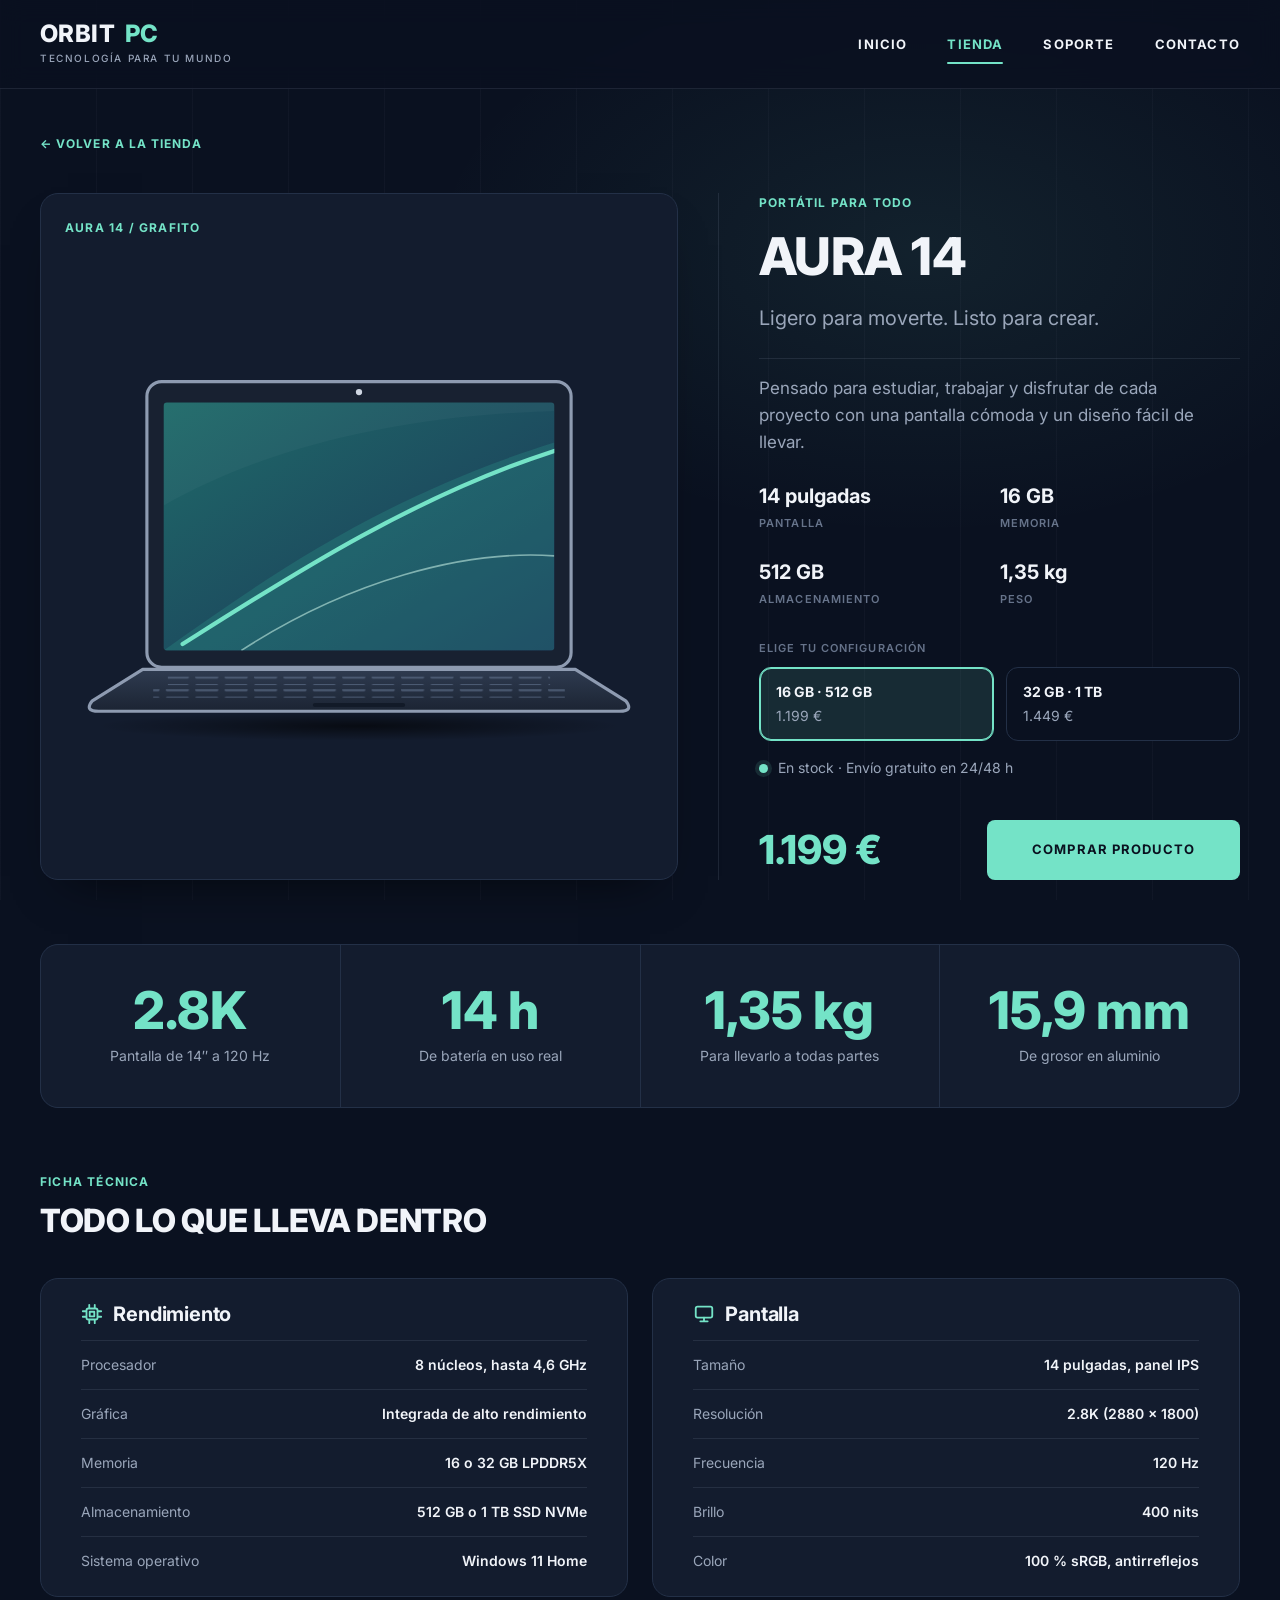
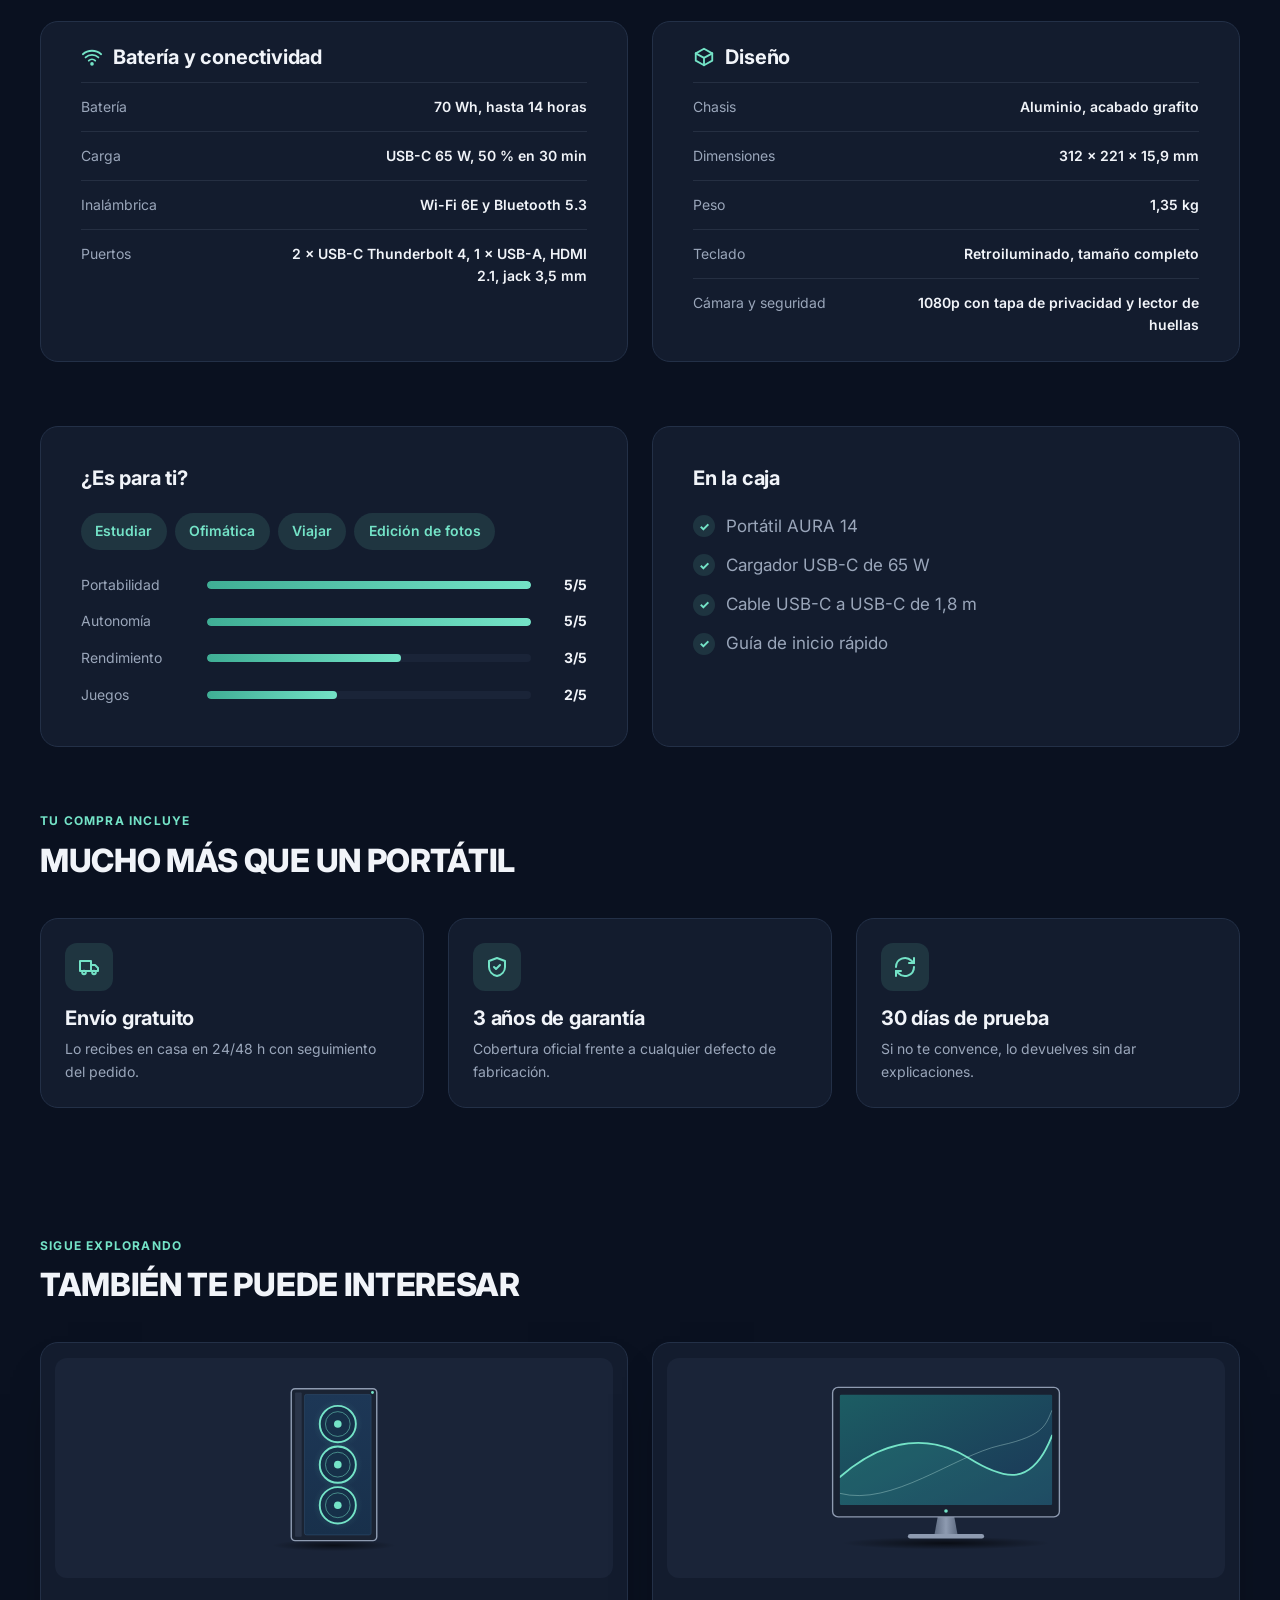
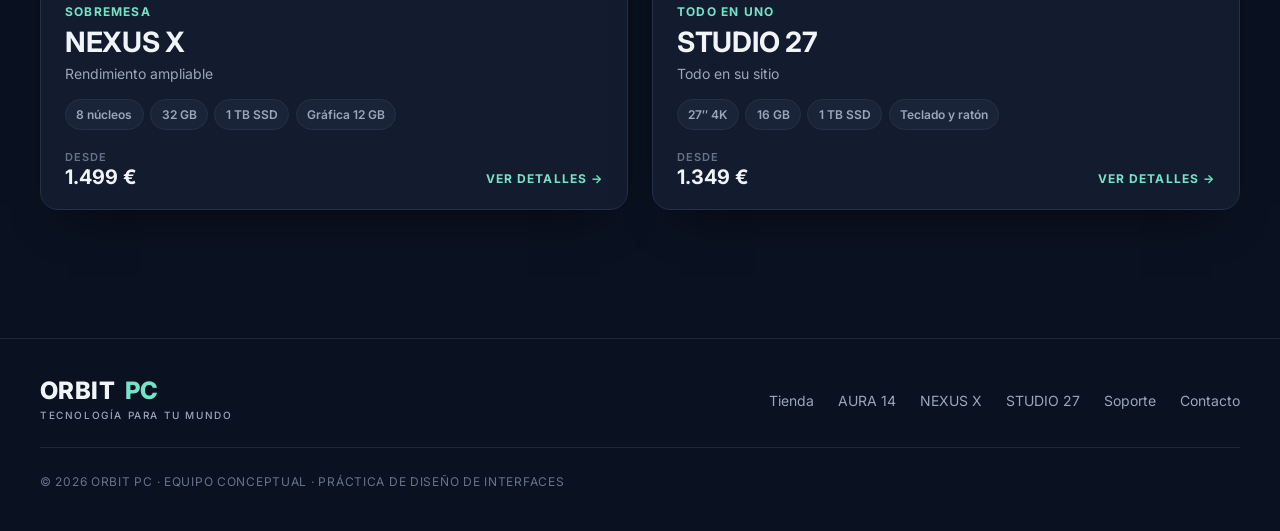
==== aura-14.html @ ed694b49 "Práctica 3: web ORBIT PC con HTML y CSS" ====
<!DOCTYPE html>
<html lang="es">
<head>
  <meta charset="UTF-8">
  <meta name="viewport" content="width=device-width, initial-scale=1.0">
  <title>AURA 14 · Portátil · ORBIT PC</title>
  <meta name="description" content="AURA 14: portátil de 14 pulgadas 2.8K a 120 Hz, hasta 14 horas de batería y 1,35 kg. Ligero para moverte, listo para crear.">
  <link rel="icon" href="img/favicon.svg" type="image/svg+xml">
  <link rel="preconnect" href="https://fonts.googleapis.com">
  <link rel="preconnect" href="https://fonts.gstatic.com" crossorigin>
  <link href="https://fonts.googleapis.com/css2?family=Inter:wght@400;500;600;700;800&display=swap" rel="stylesheet">
  <link rel="stylesheet" href="css/styles.css">
</head>
<body>
  <a class="skip-link" href="#contenido">Saltar al contenido</a>

  <header class="site-header">
    <div class="container site-header__inner">
      <a class="logo" href="index.html" aria-label="ORBIT PC, ir al inicio">
        <span class="logo__name">ORBIT<span class="logo__accent">PC</span></span>
        <span class="logo__tagline">Tecnología para tu mundo</span>
      </a>
      <nav class="main-nav" aria-label="Navegación principal">
        <ul class="main-nav__list">
          <li><a class="main-nav__link" href="index.html">Inicio</a></li>
          <li><a class="main-nav__link" href="tienda.html" aria-current="page">Tienda</a></li>
          <li><a class="main-nav__link" href="soporte.html">Soporte</a></li>
          <li><a class="main-nav__link" href="contacto.html">Contacto</a></li>
        </ul>
      </nav>
    </div>
  </header>

  <main id="contenido">
    <article class="container product">
      <a class="link-arrow back-link" href="tienda.html">← Volver a la tienda</a>

      <div class="product__layout">
        <figure class="product__media">
          <figcaption class="eyebrow">AURA 14 / Grafito</figcaption>
          <img src="img/aura-14.svg" width="560" height="360" alt="Portátil AURA 14 abierto, acabado grafito">
        </figure>

        <div class="product__info">
          <p class="eyebrow">Portátil para todo</p>
          <h1 class="product__title">AURA 14</h1>
          <p class="product__subtitle">Ligero para moverte. Listo para crear.</p>
          <p class="product__desc">Pensado para estudiar, trabajar y disfrutar de cada proyecto con una pantalla cómoda y un diseño fácil de llevar.</p>

          <dl class="specs">
            <div class="specs__item">
              <dt class="specs__label">Pantalla</dt>
              <dd class="specs__value">14 pulgadas</dd>
            </div>
            <div class="specs__item">
              <dt class="specs__label">Memoria</dt>
              <dd class="specs__value"><span class="config-base">16 GB</span><span class="config-plus">32 GB</span></dd>
            </div>
            <div class="specs__item">
              <dt class="specs__label">Almacenamiento</dt>
              <dd class="specs__value"><span class="config-base">512 GB</span><span class="config-plus">1 TB</span></dd>
            </div>
            <div class="specs__item">
              <dt class="specs__label">Peso</dt>
              <dd class="specs__value">1,35 kg</dd>
            </div>
          </dl>

          <fieldset class="config">
            <legend class="config__legend">Elige tu configuración</legend>
            <div class="config__options">
              <label class="config-option">
                <input class="config-option__input" type="radio" name="config" value="base" checked>
                <span class="config-option__box">
                  <span class="config-option__name">16 GB · 512 GB</span>
                  <span class="config-option__price">1.199 €</span>
                </span>
              </label>
              <label class="config-option">
                <input class="config-option__input" type="radio" name="config" value="plus">
                <span class="config-option__box">
                  <span class="config-option__name">32 GB · 1 TB</span>
                  <span class="config-option__price">1.449 €</span>
                </span>
              </label>
            </div>
          </fieldset>

          <p class="stock"><span class="stock__dot" aria-hidden="true"></span>En stock · Envío gratuito en 24/48 h</p>

          <div class="product__buy">
            <p class="product__price"><span class="sr-only">Precio: </span><span class="config-base">1.199 €</span><span class="config-plus">1.449 €</span></p>
            <a class="btn btn--primary btn--lg" href="contacto.html#formulario">Comprar producto</a>
          </div>
        </div>
      </div>
    </article>

    <!-- Datos clave -->
    <section class="container" aria-label="Datos clave del AURA 14">
      <ul class="highlights">
        <li class="highlight">
          <span class="highlight__value">2.8K</span>
          <span class="highlight__label">Pantalla de 14″ a 120 Hz</span>
        </li>
        <li class="highlight">
          <span class="highlight__value">14 h</span>
          <span class="highlight__label">De batería en uso real</span>
        </li>
        <li class="highlight">
          <span class="highlight__value">1,35 kg</span>
          <span class="highlight__label">Para llevarlo a todas partes</span>
        </li>
        <li class="highlight">
          <span class="highlight__value">15,9 mm</span>
          <span class="highlight__label">De grosor en aluminio</span>
        </li>
      </ul>
    </section>

    <!-- Ficha técnica -->
    <section class="section" aria-labelledby="ficha-title">
      <div class="container">
        <header class="section__head">
          <p class="eyebrow">Ficha técnica</p>
          <h2 class="section__title" id="ficha-title">Todo lo que lleva dentro</h2>
        </header>

        <div class="tech-specs">
          <div class="tech-group">
            <h3 class="tech-group__title">
              <svg viewBox="0 0 24 24" fill="none" stroke="currentColor" stroke-width="2" stroke-linecap="round" stroke-linejoin="round" aria-hidden="true"><rect x="6" y="6" width="12" height="12" rx="2"/><rect x="9.5" y="9.5" width="5" height="5"/><path d="M9 2v3M15 2v3M9 19v3M15 19v3M2 9h3M2 15h3M19 9h3M19 15h3"/></svg>
              Rendimiento
            </h3>
            <dl class="tech-list">
              <div class="tech-list__row"><dt>Procesador</dt><dd>8 núcleos, hasta 4,6 GHz</dd></div>
              <div class="tech-list__row"><dt>Gráfica</dt><dd>Integrada de alto rendimiento</dd></div>
              <div class="tech-list__row"><dt>Memoria</dt><dd>16 o 32 GB LPDDR5X</dd></div>
              <div class="tech-list__row"><dt>Almacenamiento</dt><dd>512 GB o 1 TB SSD NVMe</dd></div>
              <div class="tech-list__row"><dt>Sistema operativo</dt><dd>Windows 11 Home</dd></div>
            </dl>
          </div>

          <div class="tech-group">
            <h3 class="tech-group__title">
              <svg viewBox="0 0 24 24" fill="none" stroke="currentColor" stroke-width="2" stroke-linecap="round" stroke-linejoin="round" aria-hidden="true"><rect x="3" y="4" width="18" height="12" rx="2"/><path d="M12 16v4M8 20h8"/></svg>
              Pantalla
            </h3>
            <dl class="tech-list">
              <div class="tech-list__row"><dt>Tamaño</dt><dd>14 pulgadas, panel IPS</dd></div>
              <div class="tech-list__row"><dt>Resolución</dt><dd>2.8K (2880 × 1800)</dd></div>
              <div class="tech-list__row"><dt>Frecuencia</dt><dd>120 Hz</dd></div>
              <div class="tech-list__row"><dt>Brillo</dt><dd>400 nits</dd></div>
              <div class="tech-list__row"><dt>Color</dt><dd>100 % sRGB, antirreflejos</dd></div>
            </dl>
          </div>

          <div class="tech-group">
            <h3 class="tech-group__title">
              <svg viewBox="0 0 24 24" fill="none" stroke="currentColor" stroke-width="2" stroke-linecap="round" stroke-linejoin="round" aria-hidden="true"><path d="M2 9a15 15 0 0 1 20 0"/><path d="M5 12.5a10 10 0 0 1 14 0"/><path d="M8.5 16a5 5 0 0 1 7 0"/><circle cx="12" cy="19.5" r="1"/></svg>
              Batería y conectividad
            </h3>
            <dl class="tech-list">
              <div class="tech-list__row"><dt>Batería</dt><dd>70 Wh, hasta 14 horas</dd></div>
              <div class="tech-list__row"><dt>Carga</dt><dd>USB-C 65 W, 50 % en 30 min</dd></div>
              <div class="tech-list__row"><dt>Inalámbrica</dt><dd>Wi-Fi 6E y Bluetooth 5.3</dd></div>
              <div class="tech-list__row"><dt>Puertos</dt><dd>2 × USB-C Thunderbolt 4, 1 × USB-A, HDMI 2.1, jack 3,5 mm</dd></div>
            </dl>
          </div>

          <div class="tech-group">
            <h3 class="tech-group__title">
              <svg viewBox="0 0 24 24" fill="none" stroke="currentColor" stroke-width="2" stroke-linecap="round" stroke-linejoin="round" aria-hidden="true"><path d="M21 8 12 3 3 8v8l9 5 9-5V8Z"/><path d="m3 8 9 5 9-5M12 13v8"/></svg>
              Diseño
            </h3>
            <dl class="tech-list">
              <div class="tech-list__row"><dt>Chasis</dt><dd>Aluminio, acabado grafito</dd></div>
              <div class="tech-list__row"><dt>Dimensiones</dt><dd>312 × 221 × 15,9 mm</dd></div>
              <div class="tech-list__row"><dt>Peso</dt><dd>1,35 kg</dd></div>
              <div class="tech-list__row"><dt>Teclado</dt><dd>Retroiluminado, tamaño completo</dd></div>
              <div class="tech-list__row"><dt>Cámara y seguridad</dt><dd>1080p con tapa de privacidad y lector de huellas</dd></div>
            </dl>
          </div>
        </div>
      </div>
    </section>

    <!-- Perfil de uso y contenido de la caja -->
    <section class="container info-pair" aria-label="Perfil de uso y contenido de la caja">
      <div class="info-card">
        <h2 class="info-card__title">¿Es para ti?</h2>
        <ul class="tag-list">
          <li class="tag">Estudiar</li>
          <li class="tag">Ofimática</li>
          <li class="tag">Viajar</li>
          <li class="tag">Edición de fotos</li>
        </ul>
        <ul class="rating-list">
          <li class="rating"><span class="rating__label">Portabilidad</span><span class="rating__bar" aria-hidden="true"><span style="--value: 100%"></span></span><span class="rating__value">5/5</span></li>
          <li class="rating"><span class="rating__label">Autonomía</span><span class="rating__bar" aria-hidden="true"><span style="--value: 100%"></span></span><span class="rating__value">5/5</span></li>
          <li class="rating"><span class="rating__label">Rendimiento</span><span class="rating__bar" aria-hidden="true"><span style="--value: 60%"></span></span><span class="rating__value">3/5</span></li>
          <li class="rating"><span class="rating__label">Juegos</span><span class="rating__bar" aria-hidden="true"><span style="--value: 40%"></span></span><span class="rating__value">2/5</span></li>
        </ul>
      </div>
      <div class="info-card">
        <h2 class="info-card__title">En la caja</h2>
        <ul class="check-list">
          <li>Portátil AURA 14</li>
          <li>Cargador USB-C de 65 W</li>
          <li>Cable USB-C a USB-C de 1,8 m</li>
          <li>Guía de inicio rápido</li>
        </ul>
      </div>
    </section>

    <!-- Información adicional -->
    <section class="section" aria-labelledby="incluye-title">
      <div class="container">
        <header class="section__head">
          <p class="eyebrow">Tu compra incluye</p>
          <h2 class="section__title" id="incluye-title">Mucho más que un portátil</h2>
        </header>
        <ul class="feature-list">
          <li class="feature">
            <span class="feature__icon">
              <svg viewBox="0 0 24 24" fill="none" stroke="currentColor" stroke-width="2" stroke-linecap="round" stroke-linejoin="round" aria-hidden="true"><path d="M3 6h11v10H3zM14 10h4l3 3v3h-7"/><circle cx="7" cy="17.5" r="1.8"/><circle cx="17" cy="17.5" r="1.8"/></svg>
            </span>
            <h3 class="feature__title">Envío gratuito</h3>
            <p class="feature__text">Lo recibes en casa en 24/48 h con seguimiento del pedido.</p>
          </li>
          <li class="feature">
            <span class="feature__icon">
              <svg viewBox="0 0 24 24" fill="none" stroke="currentColor" stroke-width="2" stroke-linecap="round" stroke-linejoin="round" aria-hidden="true"><path d="M12 3 4 6v6c0 4.5 3.4 8 8 9 4.6-1 8-4.5 8-9V6l-8-3Z"/><path d="m9 12 2 2 4-4"/></svg>
            </span>
            <h3 class="feature__title">3 años de garantía</h3>
            <p class="feature__text">Cobertura oficial frente a cualquier defecto de fabricación.</p>
          </li>
          <li class="feature">
            <span class="feature__icon">
              <svg viewBox="0 0 24 24" fill="none" stroke="currentColor" stroke-width="2" stroke-linecap="round" stroke-linejoin="round" aria-hidden="true"><path d="M3 12a9 9 0 0 1 15.5-6.2L21 8"/><path d="M21 3v5h-5"/><path d="M21 12a9 9 0 0 1-15.5 6.2L3 16"/><path d="M3 21v-5h5"/></svg>
            </span>
            <h3 class="feature__title">30 días de prueba</h3>
            <p class="feature__text">Si no te convence, lo devuelves sin dar explicaciones.</p>
          </li>
        </ul>
      </div>
    </section>

    <!-- Otros equipos -->
    <section class="section" aria-labelledby="otros-title">
      <div class="container">
        <header class="section__head">
          <p class="eyebrow">Sigue explorando</p>
          <h2 class="section__title" id="otros-title">También te puede interesar</h2>
        </header>
        <div class="product-grid">
          <article class="product-card">
            <div class="product-card__media">
              <img src="img/nexus-x.svg" width="320" height="360" alt="" loading="lazy">
            </div>
            <div class="product-card__body">
              <p class="eyebrow">Sobremesa</p>
              <h3 class="product-card__title"><a class="product-card__link" href="nexus-x.html">NEXUS X</a></h3>
              <p class="product-card__text">Rendimiento ampliable</p>
              <ul class="product-card__specs">
                <li class="chip">8 núcleos</li>
                <li class="chip">32 GB</li>
                <li class="chip">1 TB SSD</li>
                <li class="chip">Gráfica 12 GB</li>
              </ul>
              <div class="product-card__footer">
                <p class="product-card__price"><span class="product-card__from">Desde</span>1.499 €</p>
                <span class="link-arrow" aria-hidden="true">Ver detalles →</span>
              </div>
            </div>
          </article>
          <article class="product-card">
            <div class="product-card__media">
              <img src="img/studio-27.svg" width="560" height="380" alt="" loading="lazy">
            </div>
            <div class="product-card__body">
              <p class="eyebrow">Todo en uno</p>
              <h3 class="product-card__title"><a class="product-card__link" href="studio-27.html">STUDIO 27</a></h3>
              <p class="product-card__text">Todo en su sitio</p>
              <ul class="product-card__specs">
                <li class="chip">27″ 4K</li>
                <li class="chip">16 GB</li>
                <li class="chip">1 TB SSD</li>
                <li class="chip">Teclado y ratón</li>
              </ul>
              <div class="product-card__footer">
                <p class="product-card__price"><span class="product-card__from">Desde</span>1.349 €</p>
                <span class="link-arrow" aria-hidden="true">Ver detalles →</span>
              </div>
            </div>
          </article>
        </div>
      </div>
    </section>
  </main>

  <footer class="site-footer">
    <div class="container site-footer__inner">
      <a class="logo" href="index.html" aria-label="ORBIT PC, ir al inicio">
        <span class="logo__name">ORBIT<span class="logo__accent">PC</span></span>
        <span class="logo__tagline">Tecnología para tu mundo</span>
      </a>
      <nav aria-label="Enlaces del pie de página">
        <ul class="site-footer__links">
          <li><a href="tienda.html">Tienda</a></li>
          <li><a href="aura-14.html">AURA 14</a></li>
          <li><a href="nexus-x.html">NEXUS X</a></li>
          <li><a href="studio-27.html">STUDIO 27</a></li>
          <li><a href="soporte.html">Soporte</a></li>
          <li><a href="contacto.html">Contacto</a></li>
        </ul>
      </nav>
      <p class="site-footer__copy">© 2026 ORBIT PC · Equipo conceptual · Práctica de Diseño de Interfaces</p>
    </div>
  </footer>
</body>
</html>
---- css/styles.css ----
/* ==========================================================================
   ORBIT PC — Hoja de estilos principal
   --------------------------------------------------------------------------
   1. Variables (tokens de diseño)
   2. Reset y estilos base
   3. Utilidades y layout
   4. Componentes
      4.1 Cabecera y navegación
      4.2 Botones, etiquetas y enlaces
      4.3 Secciones y cabeceras de página
      4.4 Tarjeta de producto
      4.5 Tarjeta de ventaja / soporte
      4.6 Banda de llamada a la acción
      4.7 Chips y etiquetas
      4.8 Datos clave
      4.9 Tarjeta de información (perfil de uso, contenido de la caja)
   5. Páginas
      5.1 Inicio (hero)
      5.2 Tienda (comparador)
      5.3 Detalle de producto (configuración y ficha técnica)
      5.4 Soporte (preguntas frecuentes)
      5.5 Contacto (formulario)
   6. Pie de página
   7. Responsive
   ========================================================================== */


/* ==========================================================================
   1. Variables
   ========================================================================== */

:root {
  /* Colores: misma paleta del prototipo de Figma */
  --color-bg: #0a1120;
  --color-surface: #131c2e;
  --color-surface-2: #1a2438;
  --color-border: #233047;
  --color-border-soft: rgba(148, 160, 180, 0.14);
  --color-accent: #74e3c7;
  --color-accent-hover: #9aeed8;
  --color-accent-soft: rgba(116, 227, 199, 0.12);
  --color-text: #f1f4f9;
  --color-text-muted: #9aa6ba;
  --color-text-subtle: #66738a;
  --color-on-accent: #0a1120;
  --color-error: #ff8a94;

  /* Tipografía */
  --font-base: "Inter", system-ui, -apple-system, "Segoe UI", Roboto, sans-serif;
  --fs-xs: 0.75rem;
  --fs-sm: 0.875rem;
  --fs-base: 1.0625rem;
  --fs-lg: 1.25rem;
  --fs-xl: clamp(1.5rem, 1.2rem + 1.2vw, 2rem);
  --fs-2xl: clamp(2rem, 1.3rem + 3vw, 3.25rem);
  --fs-hero: clamp(2.5rem, 1.2rem + 4.4vw, 5.25rem);

  /* Espaciado */
  --space-xs: 0.5rem;
  --space-sm: 1rem;
  --space-md: 1.5rem;
  --space-lg: 2.5rem;
  --space-xl: 4rem;
  --space-2xl: 6rem;

  /* Formas y efectos */
  --radius-sm: 8px;
  --radius-md: 12px;
  --radius-lg: 18px;
  --radius-pill: 999px;
  --shadow-card: 0 24px 48px -28px rgba(0, 0, 0, 0.7);
  --glow-accent: 0 0 0 1px var(--color-accent), 0 18px 48px -18px rgba(116, 227, 199, 0.45);
  --transition: 180ms ease;

  /* Layout */
  --container: 1200px;
  --header-height: 88px;
}


/* ==========================================================================
   2. Reset y estilos base
   ========================================================================== */

*,
*::before,
*::after {
  box-sizing: border-box;
}

* {
  margin: 0;
}

html {
  scroll-behavior: smooth;
  -webkit-text-size-adjust: 100%;
}

body {
  display: flex;
  flex-direction: column;
  min-height: 100vh;
  font-family: var(--font-base);
  font-size: var(--fs-base);
  line-height: 1.6;
  color: var(--color-text);
  background-color: var(--color-bg);
  /* Rejilla vertical sutil y halo verde, como en el prototipo */
  background-image:
    radial-gradient(ellipse 55% 45% at 72% 28%, rgba(116, 227, 199, 0.08), transparent 70%),
    linear-gradient(90deg, rgba(148, 160, 180, 0.045) 1px, transparent 1px);
  background-size: 100% 100%, 96px 100%;
  background-attachment: fixed;
  -webkit-font-smoothing: antialiased;
}

main {
  flex: 1;
}

img,
svg {
  display: block;
  max-width: 100%;
  height: auto;
}

a {
  color: inherit;
}

h1,
h2,
h3 {
  line-height: 1.1;
  font-weight: 800;
  letter-spacing: -0.01em;
}

ul[class],
ol[class] {
  padding: 0;
  list-style: none;
}

input,
select,
textarea,
button {
  font: inherit;
  color: inherit;
}

:focus-visible {
  outline: 2px solid var(--color-accent);
  outline-offset: 3px;
  border-radius: 4px;
}

::selection {
  background: var(--color-accent);
  color: var(--color-on-accent);
}


/* ==========================================================================
   3. Utilidades y layout
   ========================================================================== */

.container {
  width: min(100% - 2.5rem, var(--container));
  margin-inline: auto;
}

.sr-only {
  position: absolute;
  width: 1px;
  height: 1px;
  padding: 0;
  margin: -1px;
  overflow: hidden;
  clip: rect(0, 0, 0, 0);
  white-space: nowrap;
  border: 0;
}

.skip-link {
  position: absolute;
  top: -100px;
  left: 1rem;
  z-index: 100;
  padding: 0.75rem 1rem;
  border-radius: var(--radius-sm);
  background: var(--color-accent);
  color: var(--color-on-accent);
  font-weight: 700;
  text-decoration: none;
}

.skip-link:focus {
  top: 1rem;
}

.text-accent {
  color: var(--color-accent);
}


/* ==========================================================================
   4. Componentes
   ========================================================================== */

/* 4.1 Cabecera y navegación ------------------------------------------------ */

.site-header {
  position: sticky;
  top: 0;
  z-index: 50;
  background: rgba(10, 17, 32, 0.82);
  backdrop-filter: blur(12px);
  -webkit-backdrop-filter: blur(12px);
  border-bottom: 1px solid var(--color-border-soft);
}

.site-header__inner {
  display: flex;
  align-items: center;
  justify-content: space-between;
  gap: var(--space-md);
  min-height: var(--header-height);
}

.logo {
  display: flex;
  flex-direction: column;
  gap: 0.2rem;
  text-decoration: none;
}

.logo__name {
  font-size: 1.5rem;
  font-weight: 800;
  line-height: 1;
  letter-spacing: 0.02em;
}

.logo__accent {
  margin-left: 0.4em;
  color: var(--color-accent);
}

.logo__tagline {
  font-size: 0.625rem;
  font-weight: 500;
  letter-spacing: 0.16em;
  text-transform: uppercase;
  color: var(--color-text-muted);
}

.main-nav__list {
  display: flex;
  align-items: center;
  gap: var(--space-lg);
}

.main-nav__link {
  position: relative;
  display: block;
  padding: 0.6rem 0;
  font-size: 0.8125rem;
  font-weight: 700;
  letter-spacing: 0.09em;
  text-transform: uppercase;
  text-decoration: none;
  transition: color var(--transition);
}

.main-nav__link::after {
  content: "";
  position: absolute;
  left: 0;
  right: 0;
  bottom: 0;
  height: 2px;
  border-radius: 2px;
  background: var(--color-accent);
  transform: scaleX(0);
  transition: transform var(--transition);
}

.main-nav__link:hover,
.main-nav__link[aria-current="page"] {
  color: var(--color-accent);
}

.main-nav__link:hover::after,
.main-nav__link[aria-current="page"]::after {
  transform: scaleX(1);
}


/* 4.2 Botones, etiquetas y enlaces ---------------------------------------- */

.btn {
  display: inline-flex;
  align-items: center;
  justify-content: center;
  gap: 0.6rem;
  min-height: 52px;
  padding: 0 2rem;
  border: 1px solid transparent;
  border-radius: var(--radius-sm);
  font-size: 0.8125rem;
  font-weight: 700;
  letter-spacing: 0.08em;
  text-transform: uppercase;
  text-decoration: none;
  cursor: pointer;
  transition: background-color var(--transition), border-color var(--transition),
    color var(--transition), transform var(--transition), box-shadow var(--transition);
}

.btn--primary {
  background: var(--color-accent);
  color: var(--color-on-accent);
}

.btn--primary:hover {
  background: var(--color-accent-hover);
  transform: translateY(-2px);
  box-shadow: 0 14px 30px -14px rgba(116, 227, 199, 0.7);
}

.btn--ghost {
  background: transparent;
  border-color: var(--color-border);
  color: var(--color-text);
}

.btn--ghost:hover {
  border-color: var(--color-accent);
  color: var(--color-accent);
}

.btn--lg {
  min-height: 60px;
  padding: 0 2.75rem;
}

.badge {
  display: inline-flex;
  align-items: center;
  padding: 0.5rem 0.95rem;
  border: 1px solid var(--color-border);
  border-radius: var(--radius-pill);
  background: var(--color-surface-2);
  font-size: 0.6875rem;
  font-weight: 700;
  letter-spacing: 0.09em;
  text-transform: uppercase;
  color: var(--color-accent);
}

.eyebrow {
  font-size: var(--fs-xs);
  font-weight: 700;
  letter-spacing: 0.1em;
  text-transform: uppercase;
  color: var(--color-accent);
}

.link-arrow {
  display: inline-flex;
  align-items: center;
  gap: 0.4rem;
  font-size: var(--fs-xs);
  font-weight: 700;
  letter-spacing: 0.09em;
  text-transform: uppercase;
  text-decoration: none;
  color: var(--color-accent);
  transition: gap var(--transition);
}

.link-arrow:hover {
  gap: 0.7rem;
}


/* 4.3 Secciones y cabeceras de página ------------------------------------- */

.section {
  padding-block: var(--space-xl);
}

.section__head {
  display: flex;
  flex-direction: column;
  gap: 0.75rem;
  max-width: 640px;
  margin-bottom: var(--space-lg);
}

.section__title {
  font-size: var(--fs-xl);
  text-transform: uppercase;
}

.section__lead {
  color: var(--color-text-muted);
}

.page-intro {
  display: flex;
  flex-direction: column;
  gap: 0.9rem;
  padding-block: var(--space-xl) var(--space-lg);
}

.page-intro__title {
  font-size: var(--fs-2xl);
  text-transform: uppercase;
}

.page-intro__lead {
  max-width: 620px;
  color: var(--color-text-muted);
}


/* 4.4 Tarjeta de producto ------------------------------------------------- */

.product-grid {
  display: flex;
  flex-wrap: wrap;
  gap: var(--space-md);
}

.product-card {
  position: relative;
  display: flex;
  flex-direction: column;
  flex: 1 1 300px;
  padding: 0.9rem;
  border: 1px solid var(--color-border);
  border-radius: var(--radius-lg);
  background: var(--color-surface);
  box-shadow: var(--shadow-card);
  transition: border-color var(--transition), box-shadow var(--transition), transform var(--transition);
}

.product-card:hover,
.product-card:focus-within {
  border-color: var(--color-accent);
  box-shadow: var(--glow-accent);
  transform: translateY(-4px);
}

.product-card__media {
  display: flex;
  align-items: center;
  justify-content: center;
  height: 220px;
  padding: var(--space-md);
  border-radius: var(--radius-md);
  background: var(--color-surface-2);
}

.product-card__media img {
  max-height: 100%;
  width: auto;
}

.product-card__body {
  display: flex;
  flex-direction: column;
  flex: 1;
  gap: 0.35rem;
  padding: var(--space-md) 0.6rem 0.4rem;
}

.product-card__title {
  font-size: 1.75rem;
  font-weight: 700;
}

/* Enlace estirado: toda la tarjeta es clicable sin anidar enlaces */
.product-card__link {
  text-decoration: none;
}

.product-card__link::after {
  content: "";
  position: absolute;
  inset: 0;
  border-radius: inherit;
}

.product-card__text {
  color: var(--color-text-muted);
  font-size: var(--fs-sm);
}

.product-card__footer {
  display: flex;
  align-items: flex-end;
  justify-content: space-between;
  margin-top: auto;
  padding-top: var(--space-sm);
}

.product-card__specs {
  display: flex;
  flex-wrap: wrap;
  gap: 0.4rem;
  margin-top: 0.5rem;
}

.product-card__price {
  font-size: var(--fs-lg);
  font-weight: 700;
  line-height: 1.2;
}

.product-card__from {
  display: block;
  font-size: 0.6875rem;
  font-weight: 600;
  letter-spacing: 0.1em;
  text-transform: uppercase;
  color: var(--color-text-subtle);
}


/* 4.5 Tarjeta de ventaja / soporte ---------------------------------------- */

.feature-list {
  display: flex;
  flex-wrap: wrap;
  gap: var(--space-md);
}

.feature {
  display: flex;
  flex-direction: column;
  gap: 0.6rem;
  flex: 1 1 240px;
  padding: var(--space-md);
  border: 1px solid var(--color-border);
  border-radius: var(--radius-lg);
  background: var(--color-surface);
}

.feature__icon {
  display: flex;
  align-items: center;
  justify-content: center;
  width: 48px;
  height: 48px;
  margin-bottom: 0.4rem;
  border-radius: var(--radius-md);
  background: var(--color-accent-soft);
  color: var(--color-accent);
}

.feature__icon svg {
  width: 24px;
  height: 24px;
}

.feature__title {
  font-size: var(--fs-lg);
  font-weight: 700;
}

.feature__text {
  color: var(--color-text-muted);
  font-size: var(--fs-sm);
}

.feature .link-arrow {
  margin-top: auto;
  padding-top: 0.4rem;
}


/* 4.6 Banda de llamada a la acción ---------------------------------------- */

.cta-band {
  display: flex;
  align-items: center;
  justify-content: space-between;
  flex-wrap: wrap;
  gap: var(--space-md);
  padding: var(--space-lg);
  border: 1px solid var(--color-border);
  border-radius: var(--radius-lg);
  background:
    radial-gradient(ellipse 60% 120% at 100% 50%, rgba(116, 227, 199, 0.14), transparent 70%),
    var(--color-surface);
}

.cta-band__text {
  display: flex;
  flex-direction: column;
  gap: 0.4rem;
}

.cta-band__title {
  font-size: var(--fs-xl);
  text-transform: uppercase;
}

.cta-band__lead {
  color: var(--color-text-muted);
}


/* 4.7 Chips y etiquetas --------------------------------------------------- */

.chip {
  display: inline-flex;
  align-items: center;
  padding: 0.3rem 0.65rem;
  border: 1px solid var(--color-border);
  border-radius: var(--radius-pill);
  background: var(--color-surface-2);
  font-size: var(--fs-xs);
  font-weight: 600;
  color: var(--color-text-muted);
}

.tag-list {
  display: flex;
  flex-wrap: wrap;
  gap: 0.5rem;
}

.tag {
  padding: 0.45rem 0.9rem;
  border-radius: var(--radius-pill);
  background: var(--color-accent-soft);
  font-size: var(--fs-sm);
  font-weight: 600;
  color: var(--color-accent);
}


/* 4.8 Datos clave --------------------------------------------------------- */

/* El gap de 1px deja ver el fondo y dibuja las líneas divisorias,
   también cuando los elementos pasan a otra fila */
.highlights {
  display: flex;
  flex-wrap: wrap;
  gap: 1px;
  overflow: hidden;
  border: 1px solid var(--color-border);
  border-radius: var(--radius-lg);
  background: var(--color-border);
}

.highlight {
  display: flex;
  flex-direction: column;
  align-items: center;
  flex: 1 1 220px;
  gap: 0.5rem;
  padding: var(--space-lg) var(--space-md);
  background: var(--color-surface);
  text-align: center;
}

.highlight__value {
  font-size: var(--fs-2xl);
  font-weight: 800;
  line-height: 1;
  color: var(--color-accent);
}

.highlight__label {
  font-size: var(--fs-sm);
  color: var(--color-text-muted);
}


/* 4.9 Tarjeta de información ---------------------------------------------- */

.info-pair {
  display: flex;
  flex-wrap: wrap;
  gap: var(--space-md);
}

.info-card {
  display: flex;
  flex-direction: column;
  flex: 1 1 340px;
  gap: var(--space-md);
  padding: var(--space-lg);
  border: 1px solid var(--color-border);
  border-radius: var(--radius-lg);
  background: var(--color-surface);
}

.info-card__title {
  font-size: var(--fs-lg);
  font-weight: 700;
}

.rating-list {
  display: flex;
  flex-direction: column;
  gap: 0.9rem;
}

.rating {
  display: flex;
  align-items: center;
  gap: var(--space-sm);
  font-size: var(--fs-sm);
}

.rating__label {
  flex: 0 0 110px;
  color: var(--color-text-muted);
}

.rating__bar {
  flex: 1;
  height: 8px;
  overflow: hidden;
  border-radius: var(--radius-pill);
  background: var(--color-surface-2);
}

.rating__bar span {
  display: block;
  width: var(--value);
  height: 100%;
  border-radius: inherit;
  background: linear-gradient(90deg, #3fae95, var(--color-accent));
}

.rating__value {
  min-width: 2.5rem;
  font-weight: 700;
  text-align: right;
}

.check-list {
  display: flex;
  flex-direction: column;
  gap: 0.75rem;
}

.check-list li {
  display: flex;
  align-items: flex-start;
  gap: 0.7rem;
  color: var(--color-text-muted);
}

.check-list li::before {
  content: "✓";
  display: inline-flex;
  align-items: center;
  justify-content: center;
  flex-shrink: 0;
  width: 22px;
  height: 22px;
  margin-top: 0.15rem;
  border-radius: 50%;
  background: var(--color-accent-soft);
  font-size: 0.75rem;
  font-weight: 800;
  color: var(--color-accent);
}


/* ==========================================================================
   5. Páginas
   ========================================================================== */

/* 5.1 Inicio (hero) ------------------------------------------------------- */

.hero__inner {
  display: flex;
  align-items: center;
  justify-content: space-between;
  gap: var(--space-xl);
  min-height: min(760px, calc(100vh - var(--header-height)));
  padding-block: var(--space-xl);
}

.hero__content {
  display: flex;
  flex-direction: column;
  align-items: flex-start;
  flex: 1 1 540px;
  gap: 1.75rem;
}

.hero__title {
  font-size: var(--fs-hero);
  line-height: 1.04;
  text-transform: uppercase;
}

.hero__title-line {
  display: block;
  white-space: nowrap;
}

.hero__title-accent {
  color: var(--color-accent);
}

.hero__lead {
  max-width: 460px;
  font-size: var(--fs-lg);
  color: var(--color-text-muted);
}

.hero__meta {
  display: flex;
  flex-direction: column;
  gap: 0.35rem;
  margin-top: 0.5rem;
}

.hero__visual {
  position: relative;
  flex: 1 1 480px;
}

.hero__visual::before {
  content: "";
  position: absolute;
  inset: 10% 5%;
  z-index: -1;
  border-radius: 50%;
  background: radial-gradient(circle, rgba(116, 227, 199, 0.18), transparent 70%);
  filter: blur(20px);
}

.hero__visual img {
  width: 100%;
}

.hero__chip {
  position: absolute;
  display: inline-flex;
  align-items: center;
  gap: 0.55rem;
  padding: 0.6rem 1rem;
  border: 1px solid var(--color-border);
  border-radius: var(--radius-pill);
  background: rgba(19, 28, 46, 0.88);
  backdrop-filter: blur(8px);
  -webkit-backdrop-filter: blur(8px);
  box-shadow: var(--shadow-card);
  font-size: var(--fs-sm);
  font-weight: 600;
  white-space: nowrap;
}

.hero__chip::before {
  content: "";
  width: 8px;
  height: 8px;
  border-radius: 50%;
  background: var(--color-accent);
  box-shadow: 0 0 0 4px var(--color-accent-soft);
}

.hero__chip--top {
  top: 2%;
  left: 0;
}

.hero__chip--side {
  top: 42%;
  right: 0;
}

.hero__caption {
  display: flex;
  flex-direction: column;
  align-items: flex-end;
  margin-top: var(--space-sm);
  text-align: right;
}

.hero__caption strong {
  font-size: var(--fs-xl);
  font-weight: 800;
  line-height: 1.1;
  text-transform: uppercase;
}

.hero__caption span {
  color: var(--color-text-muted);
  font-size: var(--fs-sm);
}


/* 5.2 Tienda (comparador) ------------------------------------------------- */

.table-wrap {
  overflow-x: auto;
  border: 1px solid var(--color-border);
  border-radius: var(--radius-lg);
  background: var(--color-surface);
}

.compare-table {
  width: 100%;
  min-width: 640px;
  border-collapse: collapse;
  font-size: var(--fs-sm);
}

.compare-table th,
.compare-table td {
  padding: 1rem 1.25rem;
  text-align: left;
  border-bottom: 1px solid var(--color-border-soft);
}

.compare-table thead th {
  font-size: var(--fs-base);
  font-weight: 800;
  background: var(--color-surface-2);
}

.compare-table thead th:first-child,
.compare-table tbody th {
  font-size: var(--fs-xs);
  font-weight: 700;
  letter-spacing: 0.09em;
  text-transform: uppercase;
  color: var(--color-text-muted);
}

.compare-table tbody tr:last-child th,
.compare-table tbody tr:last-child td {
  border-bottom: 0;
}

.compare-table tbody tr:hover {
  background: rgba(116, 227, 199, 0.04);
}

.compare-table__price {
  font-size: var(--fs-lg);
  font-weight: 800;
  color: var(--color-accent);
}


/* 5.3 Detalle de producto ------------------------------------------------- */

.product {
  padding-block: var(--space-lg) var(--space-xl);
}

.back-link {
  display: inline-flex;
  margin-bottom: var(--space-lg);
}

.product__layout {
  display: flex;
  align-items: stretch;
  gap: var(--space-lg);
}

.product__media {
  display: flex;
  flex-direction: column;
  flex: 1 1 55%;
  gap: var(--space-md);
  padding: var(--space-md);
  border: 1px solid var(--color-border);
  border-radius: var(--radius-lg);
  background: var(--color-surface);
  box-shadow: var(--shadow-card);
}

.product__media img {
  flex: 1;
  width: 100%;
  max-height: 420px;
  margin: auto;
  object-fit: contain;
}

.product__info {
  display: flex;
  flex-direction: column;
  flex: 1 1 45%;
  gap: var(--space-sm);
  padding-left: var(--space-lg);
  border-left: 1px solid var(--color-border-soft);
}

.product__title {
  font-size: var(--fs-2xl);
  text-transform: uppercase;
}

.product__subtitle {
  padding-bottom: var(--space-md);
  border-bottom: 1px solid var(--color-border-soft);
  font-size: var(--fs-lg);
  color: var(--color-text-muted);
}

.product__desc {
  max-width: 460px;
  color: var(--color-text-muted);
}

/* Especificaciones: el valor se muestra encima de su etiqueta */
.specs {
  display: flex;
  flex-wrap: wrap;
  row-gap: var(--space-md);
  margin-block: var(--space-xs);
}

.specs__item {
  display: flex;
  flex-direction: column-reverse;
  flex: 0 0 50%;
  gap: 0.15rem;
}

.specs__label {
  font-size: 0.6875rem;
  font-weight: 600;
  letter-spacing: 0.1em;
  text-transform: uppercase;
  color: var(--color-text-subtle);
}

.specs__value {
  margin: 0;
  font-size: var(--fs-lg);
  font-weight: 700;
}

.stock {
  display: inline-flex;
  align-items: center;
  gap: 0.6rem;
  font-size: var(--fs-sm);
  color: var(--color-text-muted);
}

.stock__dot {
  width: 9px;
  height: 9px;
  border-radius: 50%;
  background: var(--color-accent);
  box-shadow: 0 0 0 4px var(--color-accent-soft);
}

.product__buy {
  display: flex;
  align-items: center;
  justify-content: space-between;
  flex-wrap: wrap;
  gap: var(--space-md);
  margin-top: auto;
  padding-top: var(--space-md);
}

.product__price {
  font-size: clamp(2rem, 1.6rem + 1.2vw, 2.5rem);
  font-weight: 800;
  line-height: 1;
  color: var(--color-accent);
}

/* Selector de configuración */
.config {
  margin: var(--space-xs) 0 0;
  padding: 0;
  border: 0;
}

.config__legend {
  margin-bottom: 0.6rem;
  padding: 0;
  font-size: 0.6875rem;
  font-weight: 600;
  letter-spacing: 0.1em;
  text-transform: uppercase;
  color: var(--color-text-subtle);
}

.config__options {
  display: flex;
  flex-wrap: wrap;
  gap: 0.75rem;
}

.config-option {
  position: relative;
  flex: 1 1 170px;
  cursor: pointer;
}

.config-option__input {
  position: absolute;
  opacity: 0;
  pointer-events: none;
}

.config-option__box {
  display: flex;
  flex-direction: column;
  gap: 0.1rem;
  padding: 0.8rem 1rem;
  border: 1px solid var(--color-border);
  border-radius: var(--radius-md);
  background: var(--color-bg);
  transition: border-color var(--transition), background-color var(--transition);
}

.config-option:hover .config-option__box {
  border-color: #33425c;
}

.config-option__input:checked + .config-option__box {
  border-color: var(--color-accent);
  background: var(--color-accent-soft);
  box-shadow: inset 0 0 0 1px var(--color-accent);
}

.config-option__input:focus-visible + .config-option__box {
  outline: 2px solid var(--color-accent);
  outline-offset: 3px;
}

.config-option__name {
  font-size: var(--fs-sm);
  font-weight: 700;
}

.config-option__price {
  font-size: var(--fs-sm);
  color: var(--color-text-muted);
}

/* Cada dato que depende de la configuración tiene dos versiones
   (.config-base y .config-plus). Con :has() se muestra la que
   corresponde a la opción marcada, sin necesidad de JavaScript. */
.config-plus {
  display: none;
}

.product__info:has(.config-option__input[value="plus"]:checked) .config-base {
  display: none;
}

.product__info:has(.config-option__input[value="plus"]:checked) .config-plus {
  display: inline;
}

/* Ficha técnica */
.tech-specs {
  display: flex;
  flex-wrap: wrap;
  gap: var(--space-md);
}

.tech-group {
  flex: 1 1 calc(50% - var(--space-md));
  padding: var(--space-md) var(--space-lg);
  border: 1px solid var(--color-border);
  border-radius: var(--radius-lg);
  background: var(--color-surface);
}

.tech-group__title {
  display: flex;
  align-items: center;
  gap: 0.65rem;
  padding-bottom: 0.9rem;
  border-bottom: 1px solid var(--color-border-soft);
  font-size: var(--fs-lg);
  font-weight: 700;
}

.tech-group__title svg {
  width: 22px;
  height: 22px;
  color: var(--color-accent);
}

.tech-list__row {
  display: flex;
  justify-content: space-between;
  gap: var(--space-sm);
  padding: 0.8rem 0;
  border-bottom: 1px solid var(--color-border-soft);
  font-size: var(--fs-sm);
}

.tech-list__row:last-child {
  padding-bottom: 0;
  border-bottom: 0;
}

.tech-list__row dt {
  flex: 0 0 38%;
  color: var(--color-text-muted);
}

.tech-list__row dd {
  flex: 1;
  margin: 0;
  font-weight: 600;
  text-align: right;
}


/* 5.4 Soporte (preguntas frecuentes) -------------------------------------- */

.faq {
  display: flex;
  flex-direction: column;
  gap: 0.75rem;
}

.faq__item {
  border: 1px solid var(--color-border);
  border-radius: var(--radius-md);
  background: var(--color-surface);
  transition: border-color var(--transition);
}

.faq__item[open] {
  border-color: var(--color-accent);
}

.faq__question {
  display: flex;
  align-items: center;
  justify-content: space-between;
  gap: var(--space-sm);
  padding: 1.1rem 1.4rem;
  font-weight: 700;
  cursor: pointer;
  list-style: none;
}

.faq__question::-webkit-details-marker {
  display: none;
}

.faq__question::after {
  content: "+";
  flex-shrink: 0;
  font-size: 1.5rem;
  font-weight: 400;
  line-height: 1;
  color: var(--color-accent);
  transition: transform var(--transition);
}

.faq__item[open] .faq__question::after {
  transform: rotate(45deg);
}

.faq__answer {
  padding: 0 1.4rem 1.2rem;
  color: var(--color-text-muted);
}


/* 5.5 Contacto (formulario) ----------------------------------------------- */

.contact {
  display: flex;
  align-items: flex-start;
  gap: var(--space-lg);
  padding-bottom: var(--space-xl);
}

.contact__aside {
  position: sticky;
  top: calc(var(--header-height) + var(--space-md));
  display: flex;
  flex-direction: column;
  flex: 1 1 320px;
  gap: var(--space-sm);
}

.contact-card {
  display: flex;
  align-items: flex-start;
  gap: var(--space-sm);
  padding: var(--space-md);
  border: 1px solid var(--color-border);
  border-radius: var(--radius-lg);
  background: var(--color-surface);
}

.contact-card .feature__icon {
  flex-shrink: 0;
  margin: 0;
}

.contact-card__title {
  font-size: var(--fs-base);
  font-weight: 700;
}

.contact-card__text {
  font-size: var(--fs-sm);
  color: var(--color-text-muted);
}

.contact-form {
  scroll-margin-top: calc(var(--header-height) + var(--space-md));
  display: flex;
  flex-direction: column;
  flex: 2 1 560px;
  gap: var(--space-lg);
  padding: var(--space-lg);
  border: 1px solid var(--color-border);
  border-radius: var(--radius-lg);
  background: var(--color-surface);
  box-shadow: var(--shadow-card);
}

.form-group {
  display: flex;
  flex-direction: column;
  gap: var(--space-md);
  padding: 0;
  border: 0;
}

.form-group__legend {
  margin-bottom: var(--space-sm);
  padding: 0;
  font-size: var(--fs-xs);
  font-weight: 700;
  letter-spacing: 0.1em;
  text-transform: uppercase;
  color: var(--color-accent);
}

.form-row {
  display: flex;
  flex-wrap: wrap;
  gap: var(--space-md);
}

.form-field {
  display: flex;
  flex-direction: column;
  flex: 1 1 220px;
  gap: 0.45rem;
}

.form-field__label {
  font-size: var(--fs-sm);
  font-weight: 600;
}

.form-field__label abbr {
  text-decoration: none;
  color: var(--color-accent);
}

.form-field__hint {
  font-size: var(--fs-xs);
  color: var(--color-text-subtle);
}

.form-control {
  width: 100%;
  min-height: 52px;
  padding: 0.8rem 1rem;
  border: 1px solid var(--color-border);
  border-radius: var(--radius-sm);
  background: var(--color-bg);
  transition: border-color var(--transition), box-shadow var(--transition);
}

.form-control::placeholder {
  color: var(--color-text-subtle);
}

.form-control:hover {
  border-color: #33425c;
}

.form-control:focus {
  outline: none;
  border-color: var(--color-accent);
  box-shadow: 0 0 0 3px var(--color-accent-soft);
}

.form-control:user-invalid {
  border-color: var(--color-error);
}

select.form-control {
  appearance: none;
  padding-right: 2.75rem;
  background-image: url("data:image/svg+xml,%3Csvg xmlns='http://www.w3.org/2000/svg' width='12' height='8' fill='none'%3E%3Cpath d='M1 1.5 6 6.5l5-5' stroke='%2374e3c7' stroke-width='2' stroke-linecap='round' stroke-linejoin='round'/%3E%3C/svg%3E");
  background-repeat: no-repeat;
  background-position: right 1.1rem center;
  cursor: pointer;
}

select.form-control option {
  background: var(--color-surface);
}

textarea.form-control {
  min-height: 150px;
  resize: vertical;
}

/* Opciones tipo "chip" para los radio buttons */
.choice-list {
  display: flex;
  flex-wrap: wrap;
  gap: 0.75rem;
}

.choice {
  position: relative;
}

.choice__input {
  position: absolute;
  opacity: 0;
  pointer-events: none;
}

.choice__label {
  display: inline-flex;
  align-items: center;
  min-height: 44px;
  padding: 0 1.2rem;
  border: 1px solid var(--color-border);
  border-radius: var(--radius-pill);
  background: var(--color-bg);
  font-size: var(--fs-sm);
  font-weight: 600;
  cursor: pointer;
  transition: border-color var(--transition), background-color var(--transition), color var(--transition);
}

.choice__label:hover {
  border-color: var(--color-accent);
}

.choice__input:checked + .choice__label {
  border-color: var(--color-accent);
  background: var(--color-accent-soft);
  color: var(--color-accent);
}

.choice__input:focus-visible + .choice__label {
  outline: 2px solid var(--color-accent);
  outline-offset: 3px;
}

.check {
  display: flex;
  align-items: flex-start;
  gap: 0.75rem;
  font-size: var(--fs-sm);
  color: var(--color-text-muted);
  cursor: pointer;
}

.check input {
  flex-shrink: 0;
  width: 20px;
  height: 20px;
  margin-top: 0.15rem;
  accent-color: var(--color-accent);
  cursor: pointer;
}

.form-actions {
  display: flex;
  align-items: center;
  flex-wrap: wrap;
  gap: var(--space-sm);
}

/* Página de confirmación (gracias.html) */
.thanks {
  display: flex;
  flex-direction: column;
  align-items: center;
  gap: var(--space-sm);
  padding-block: var(--space-2xl);
  text-align: center;
}

.thanks__icon {
  display: flex;
  align-items: center;
  justify-content: center;
  width: 76px;
  height: 76px;
  margin-bottom: var(--space-xs);
  border-radius: 50%;
  background: var(--color-accent-soft);
  color: var(--color-accent);
}

.thanks__icon svg {
  width: 34px;
  height: 34px;
}

.thanks .page-intro__lead {
  margin-bottom: var(--space-md);
}

.thanks .form-actions {
  justify-content: center;
}


/* ==========================================================================
   6. Pie de página
   ========================================================================== */

.site-footer {
  margin-top: var(--space-xl);
  border-top: 1px solid var(--color-border-soft);
}

.site-footer__inner {
  display: flex;
  align-items: center;
  justify-content: space-between;
  flex-wrap: wrap;
  gap: var(--space-md);
  padding-block: var(--space-lg);
}

.site-footer__links {
  display: flex;
  flex-wrap: wrap;
  gap: var(--space-md);
}

.site-footer__links a {
  font-size: var(--fs-sm);
  color: var(--color-text-muted);
  text-decoration: none;
  transition: color var(--transition);
}

.site-footer__links a:hover {
  color: var(--color-accent);
}

.site-footer__copy {
  width: 100%;
  padding-top: var(--space-md);
  border-top: 1px solid var(--color-border-soft);
  font-size: var(--fs-xs);
  letter-spacing: 0.06em;
  text-transform: uppercase;
  color: var(--color-text-subtle);
}


/* ==========================================================================
   7. Responsive
   ========================================================================== */

@media (max-width: 960px) {
  .hero__inner {
    flex-direction: column;
    align-items: flex-start;
    min-height: auto;
    gap: var(--space-lg);
  }

  .hero__visual {
    flex-basis: auto;
    width: 100%;
  }

  .product__layout {
    flex-direction: column;
    gap: var(--space-lg);
  }

  .product__info {
    padding-left: 0;
    border-left: 0;
  }

  .contact {
    flex-direction: column;
    align-items: stretch;
  }

  .contact__aside {
    position: static;
  }

  .tech-group {
    flex-basis: 100%;
  }

  .contact__aside,
  .contact-form {
    flex-basis: auto;
  }
}

@media (max-width: 680px) {
  :root {
    --header-height: auto;
    --space-xl: 3rem;
    --space-lg: 1.75rem;
  }

  .site-header {
    position: static;
  }

  .site-header__inner {
    flex-direction: column;
    align-items: flex-start;
    gap: 0.5rem;
    padding-block: 1rem 0.25rem;
  }

  .main-nav {
    width: 100%;
  }

  .main-nav__list {
    justify-content: space-between;
    gap: var(--space-sm);
  }

  .main-nav__link {
    font-size: 0.75rem;
  }

  .btn--lg {
    width: 100%;
  }

  .product__buy {
    flex-direction: column;
    align-items: stretch;
  }

  .contact-form {
    padding: var(--space-md);
  }

  .cta-band {
    padding: var(--space-md);
  }

  .info-card,
  .tech-group {
    padding: var(--space-md);
  }

  .hero__chip {
    font-size: var(--fs-xs);
    padding: 0.45rem 0.8rem;
  }

  .hero__chip--top {
    top: -6%;
  }

  .rating__label {
    flex-basis: 92px;
  }
}

@media (prefers-reduced-motion: reduce) {
  html {
    scroll-behavior: auto;
  }

  *,
  *::before,
  *::after {
    transition-duration: 0.01ms !important;
  }
}
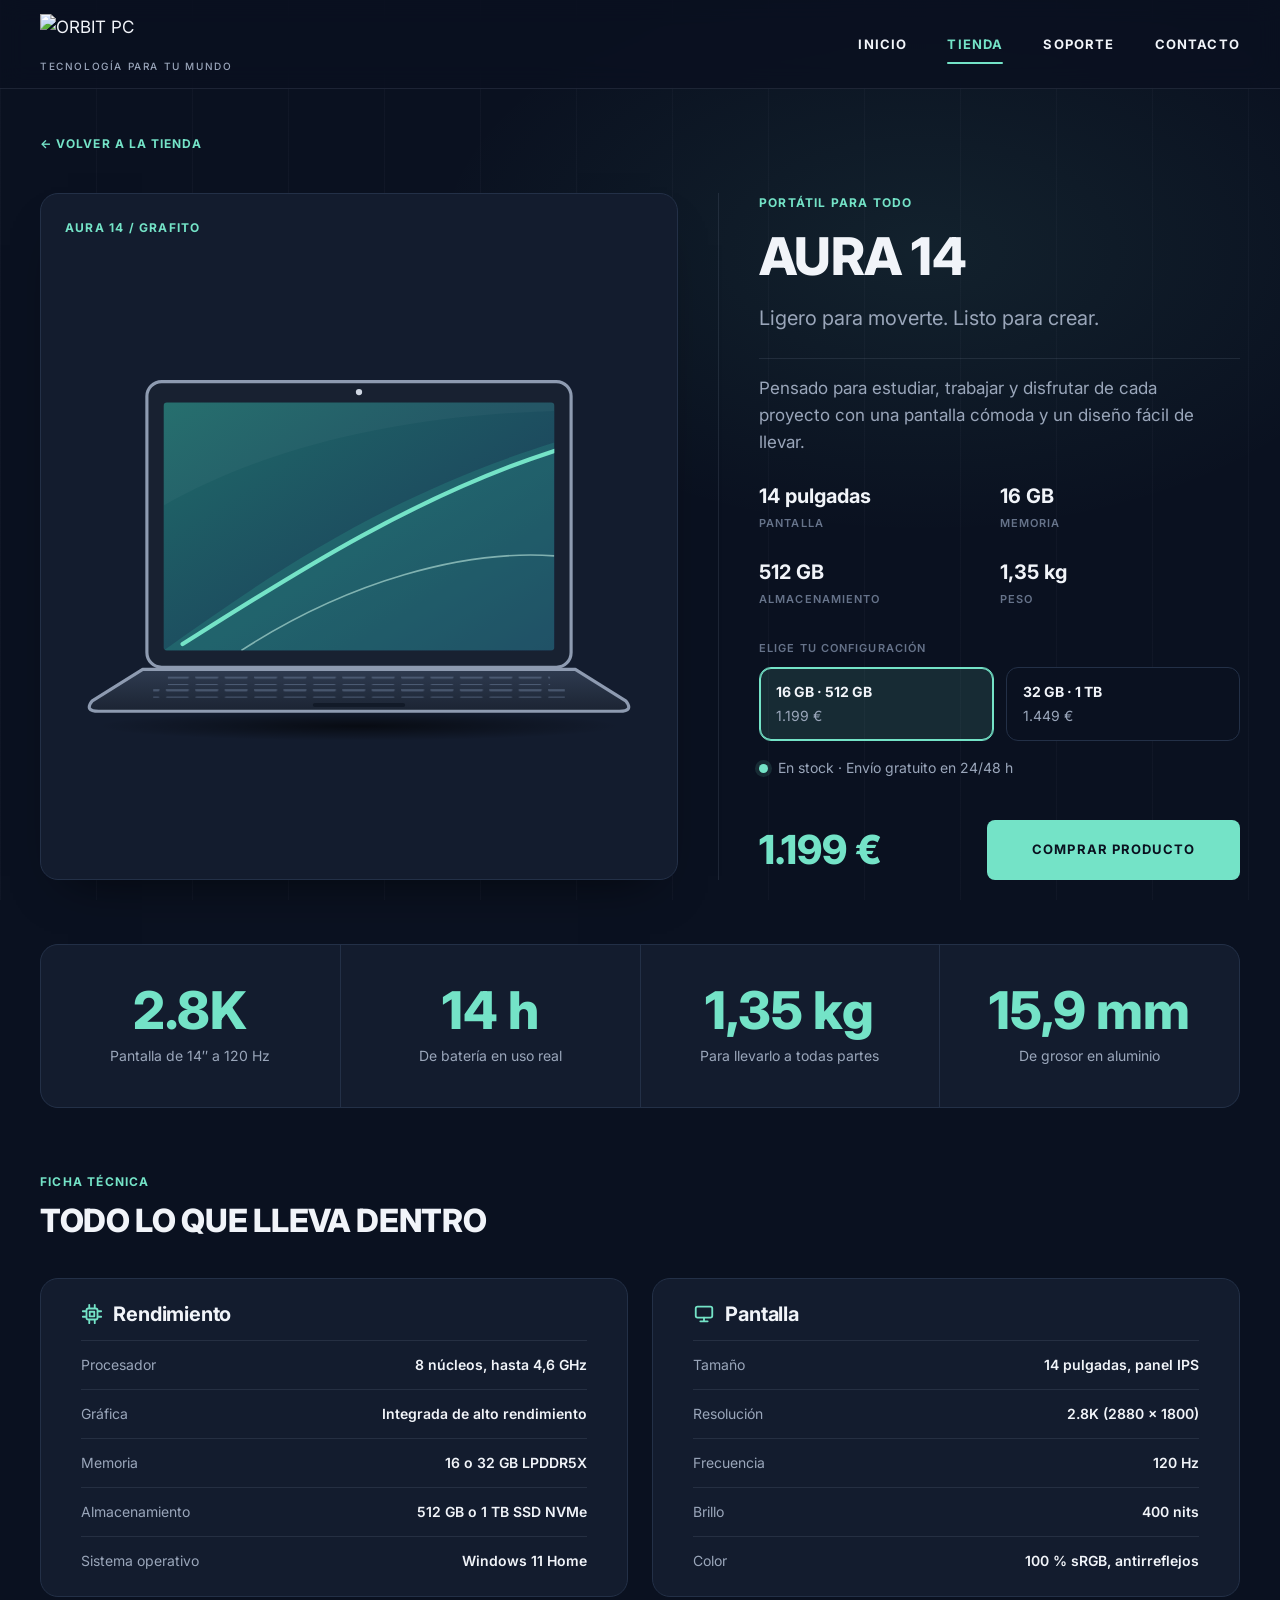
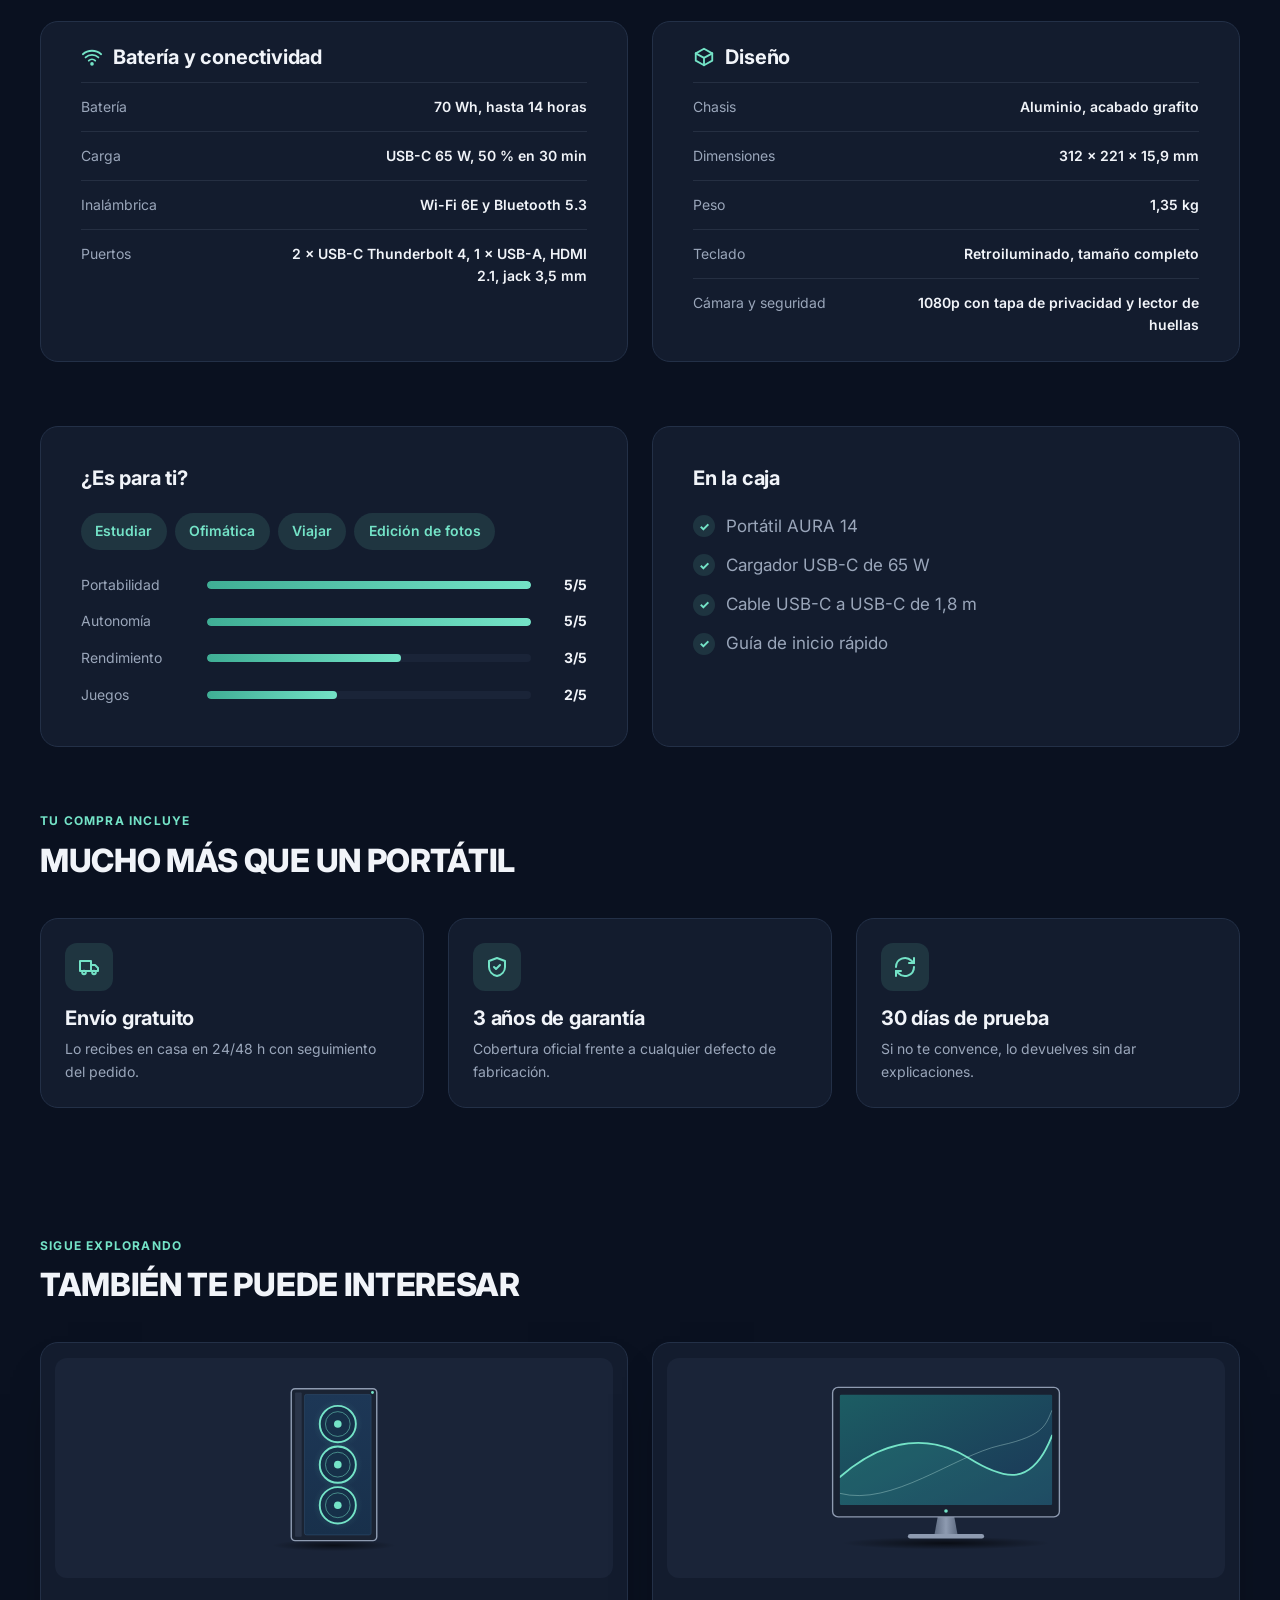
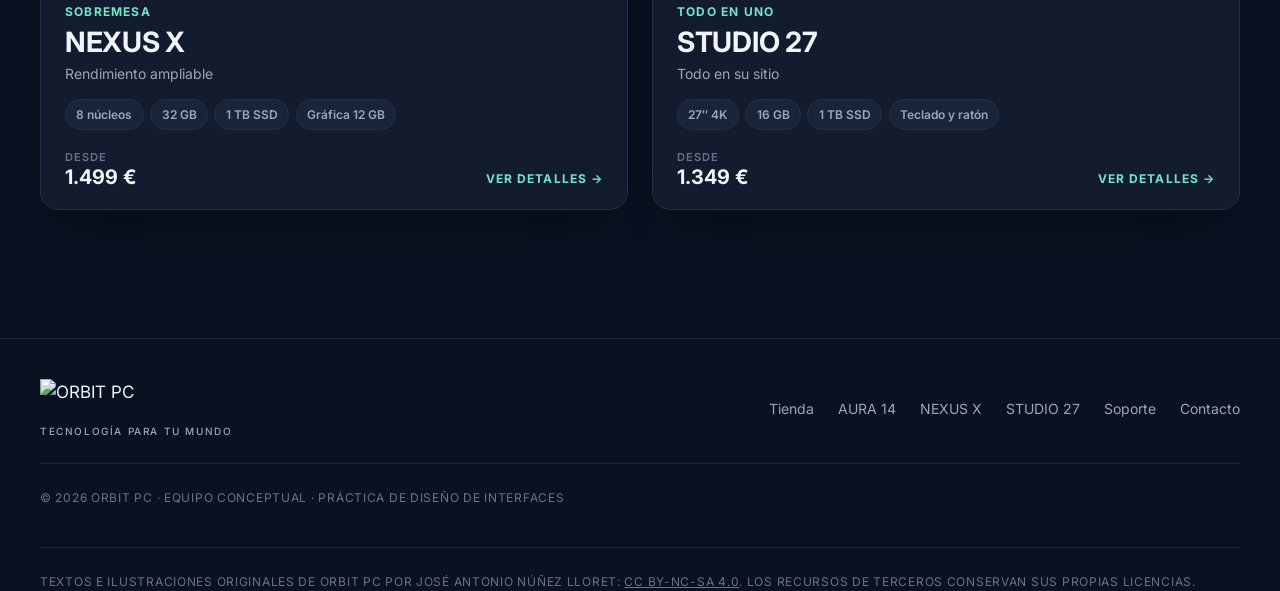
==== commit c4a169f7: "Añadir logo, favicon y licencia de la práctica 5" ====
--- a/aura-14.html
+++ b/aura-14.html
@@ -1,322 +1,319 @@
-<!DOCTYPE html>
-<html lang="es">
-<head>
-  <meta charset="UTF-8">
-  <meta name="viewport" content="width=device-width, initial-scale=1.0">
-  <title>AURA 14 · Portátil · ORBIT PC</title>
-  <meta name="description" content="AURA 14: portátil de 14 pulgadas 2.8K a 120 Hz, hasta 14 horas de batería y 1,35 kg. Ligero para moverte, listo para crear.">
-  <link rel="icon" href="img/favicon.svg" type="image/svg+xml">
-  <link rel="preconnect" href="https://fonts.googleapis.com">
-  <link rel="preconnect" href="https://fonts.gstatic.com" crossorigin>
-  <link href="https://fonts.googleapis.com/css2?family=Inter:wght@400;500;600;700;800&display=swap" rel="stylesheet">
-  <link rel="stylesheet" href="css/styles.css">
-</head>
-<body>
-  <a class="skip-link" href="#contenido">Saltar al contenido</a>
-
-  <header class="site-header">
-    <div class="container site-header__inner">
-      <a class="logo" href="index.html" aria-label="ORBIT PC, ir al inicio">
-        <span class="logo__name">ORBIT<span class="logo__accent">PC</span></span>
-        <span class="logo__tagline">Tecnología para tu mundo</span>
-      </a>
-      <nav class="main-nav" aria-label="Navegación principal">
-        <ul class="main-nav__list">
-          <li><a class="main-nav__link" href="index.html">Inicio</a></li>
-          <li><a class="main-nav__link" href="tienda.html" aria-current="page">Tienda</a></li>
-          <li><a class="main-nav__link" href="soporte.html">Soporte</a></li>
-          <li><a class="main-nav__link" href="contacto.html">Contacto</a></li>
-        </ul>
-      </nav>
-    </div>
-  </header>
-
-  <main id="contenido">
-    <article class="container product">
-      <a class="link-arrow back-link" href="tienda.html">← Volver a la tienda</a>
-
-      <div class="product__layout">
-        <figure class="product__media">
-          <figcaption class="eyebrow">AURA 14 / Grafito</figcaption>
-          <img src="img/aura-14.svg" width="560" height="360" alt="Portátil AURA 14 abierto, acabado grafito">
-        </figure>
-
-        <div class="product__info">
-          <p class="eyebrow">Portátil para todo</p>
-          <h1 class="product__title">AURA 14</h1>
-          <p class="product__subtitle">Ligero para moverte. Listo para crear.</p>
-          <p class="product__desc">Pensado para estudiar, trabajar y disfrutar de cada proyecto con una pantalla cómoda y un diseño fácil de llevar.</p>
-
-          <dl class="specs">
-            <div class="specs__item">
-              <dt class="specs__label">Pantalla</dt>
-              <dd class="specs__value">14 pulgadas</dd>
-            </div>
-            <div class="specs__item">
-              <dt class="specs__label">Memoria</dt>
-              <dd class="specs__value"><span class="config-base">16 GB</span><span class="config-plus">32 GB</span></dd>
-            </div>
-            <div class="specs__item">
-              <dt class="specs__label">Almacenamiento</dt>
-              <dd class="specs__value"><span class="config-base">512 GB</span><span class="config-plus">1 TB</span></dd>
-            </div>
-            <div class="specs__item">
-              <dt class="specs__label">Peso</dt>
-              <dd class="specs__value">1,35 kg</dd>
-            </div>
-          </dl>
-
-          <fieldset class="config">
-            <legend class="config__legend">Elige tu configuración</legend>
-            <div class="config__options">
-              <label class="config-option">
-                <input class="config-option__input" type="radio" name="config" value="base" checked>
-                <span class="config-option__box">
-                  <span class="config-option__name">16 GB · 512 GB</span>
-                  <span class="config-option__price">1.199 €</span>
-                </span>
-              </label>
-              <label class="config-option">
-                <input class="config-option__input" type="radio" name="config" value="plus">
-                <span class="config-option__box">
-                  <span class="config-option__name">32 GB · 1 TB</span>
-                  <span class="config-option__price">1.449 €</span>
-                </span>
-              </label>
-            </div>
-          </fieldset>
-
-          <p class="stock"><span class="stock__dot" aria-hidden="true"></span>En stock · Envío gratuito en 24/48 h</p>
-
-          <div class="product__buy">
-            <p class="product__price"><span class="sr-only">Precio: </span><span class="config-base">1.199 €</span><span class="config-plus">1.449 €</span></p>
-            <a class="btn btn--primary btn--lg" href="contacto.html#formulario">Comprar producto</a>
-          </div>
-        </div>
-      </div>
-    </article>
-
-    <!-- Datos clave -->
-    <section class="container" aria-label="Datos clave del AURA 14">
-      <ul class="highlights">
-        <li class="highlight">
-          <span class="highlight__value">2.8K</span>
-          <span class="highlight__label">Pantalla de 14″ a 120 Hz</span>
-        </li>
-        <li class="highlight">
-          <span class="highlight__value">14 h</span>
-          <span class="highlight__label">De batería en uso real</span>
-        </li>
-        <li class="highlight">
-          <span class="highlight__value">1,35 kg</span>
-          <span class="highlight__label">Para llevarlo a todas partes</span>
-        </li>
-        <li class="highlight">
-          <span class="highlight__value">15,9 mm</span>
-          <span class="highlight__label">De grosor en aluminio</span>
-        </li>
-      </ul>
-    </section>
-
-    <!-- Ficha técnica -->
-    <section class="section" aria-labelledby="ficha-title">
-      <div class="container">
-        <header class="section__head">
-          <p class="eyebrow">Ficha técnica</p>
-          <h2 class="section__title" id="ficha-title">Todo lo que lleva dentro</h2>
-        </header>
-
-        <div class="tech-specs">
-          <div class="tech-group">
-            <h3 class="tech-group__title">
-              <svg viewBox="0 0 24 24" fill="none" stroke="currentColor" stroke-width="2" stroke-linecap="round" stroke-linejoin="round" aria-hidden="true"><rect x="6" y="6" width="12" height="12" rx="2"/><rect x="9.5" y="9.5" width="5" height="5"/><path d="M9 2v3M15 2v3M9 19v3M15 19v3M2 9h3M2 15h3M19 9h3M19 15h3"/></svg>
-              Rendimiento
-            </h3>
-            <dl class="tech-list">
-              <div class="tech-list__row"><dt>Procesador</dt><dd>8 núcleos, hasta 4,6 GHz</dd></div>
-              <div class="tech-list__row"><dt>Gráfica</dt><dd>Integrada de alto rendimiento</dd></div>
-              <div class="tech-list__row"><dt>Memoria</dt><dd>16 o 32 GB LPDDR5X</dd></div>
-              <div class="tech-list__row"><dt>Almacenamiento</dt><dd>512 GB o 1 TB SSD NVMe</dd></div>
-              <div class="tech-list__row"><dt>Sistema operativo</dt><dd>Windows 11 Home</dd></div>
-            </dl>
-          </div>
-
-          <div class="tech-group">
-            <h3 class="tech-group__title">
-              <svg viewBox="0 0 24 24" fill="none" stroke="currentColor" stroke-width="2" stroke-linecap="round" stroke-linejoin="round" aria-hidden="true"><rect x="3" y="4" width="18" height="12" rx="2"/><path d="M12 16v4M8 20h8"/></svg>
-              Pantalla
-            </h3>
-            <dl class="tech-list">
-              <div class="tech-list__row"><dt>Tamaño</dt><dd>14 pulgadas, panel IPS</dd></div>
-              <div class="tech-list__row"><dt>Resolución</dt><dd>2.8K (2880 × 1800)</dd></div>
-              <div class="tech-list__row"><dt>Frecuencia</dt><dd>120 Hz</dd></div>
-              <div class="tech-list__row"><dt>Brillo</dt><dd>400 nits</dd></div>
-              <div class="tech-list__row"><dt>Color</dt><dd>100 % sRGB, antirreflejos</dd></div>
-            </dl>
-          </div>
-
-          <div class="tech-group">
-            <h3 class="tech-group__title">
-              <svg viewBox="0 0 24 24" fill="none" stroke="currentColor" stroke-width="2" stroke-linecap="round" stroke-linejoin="round" aria-hidden="true"><path d="M2 9a15 15 0 0 1 20 0"/><path d="M5 12.5a10 10 0 0 1 14 0"/><path d="M8.5 16a5 5 0 0 1 7 0"/><circle cx="12" cy="19.5" r="1"/></svg>
-              Batería y conectividad
-            </h3>
-            <dl class="tech-list">
-              <div class="tech-list__row"><dt>Batería</dt><dd>70 Wh, hasta 14 horas</dd></div>
-              <div class="tech-list__row"><dt>Carga</dt><dd>USB-C 65 W, 50 % en 30 min</dd></div>
-              <div class="tech-list__row"><dt>Inalámbrica</dt><dd>Wi-Fi 6E y Bluetooth 5.3</dd></div>
-              <div class="tech-list__row"><dt>Puertos</dt><dd>2 × USB-C Thunderbolt 4, 1 × USB-A, HDMI 2.1, jack 3,5 mm</dd></div>
-            </dl>
-          </div>
-
-          <div class="tech-group">
-            <h3 class="tech-group__title">
-              <svg viewBox="0 0 24 24" fill="none" stroke="currentColor" stroke-width="2" stroke-linecap="round" stroke-linejoin="round" aria-hidden="true"><path d="M21 8 12 3 3 8v8l9 5 9-5V8Z"/><path d="m3 8 9 5 9-5M12 13v8"/></svg>
-              Diseño
-            </h3>
-            <dl class="tech-list">
-              <div class="tech-list__row"><dt>Chasis</dt><dd>Aluminio, acabado grafito</dd></div>
-              <div class="tech-list__row"><dt>Dimensiones</dt><dd>312 × 221 × 15,9 mm</dd></div>
-              <div class="tech-list__row"><dt>Peso</dt><dd>1,35 kg</dd></div>
-              <div class="tech-list__row"><dt>Teclado</dt><dd>Retroiluminado, tamaño completo</dd></div>
-              <div class="tech-list__row"><dt>Cámara y seguridad</dt><dd>1080p con tapa de privacidad y lector de huellas</dd></div>
-            </dl>
-          </div>
-        </div>
-      </div>
-    </section>
-
-    <!-- Perfil de uso y contenido de la caja -->
-    <section class="container info-pair" aria-label="Perfil de uso y contenido de la caja">
-      <div class="info-card">
-        <h2 class="info-card__title">¿Es para ti?</h2>
-        <ul class="tag-list">
-          <li class="tag">Estudiar</li>
-          <li class="tag">Ofimática</li>
-          <li class="tag">Viajar</li>
-          <li class="tag">Edición de fotos</li>
-        </ul>
-        <ul class="rating-list">
-          <li class="rating"><span class="rating__label">Portabilidad</span><span class="rating__bar" aria-hidden="true"><span style="--value: 100%"></span></span><span class="rating__value">5/5</span></li>
-          <li class="rating"><span class="rating__label">Autonomía</span><span class="rating__bar" aria-hidden="true"><span style="--value: 100%"></span></span><span class="rating__value">5/5</span></li>
-          <li class="rating"><span class="rating__label">Rendimiento</span><span class="rating__bar" aria-hidden="true"><span style="--value: 60%"></span></span><span class="rating__value">3/5</span></li>
-          <li class="rating"><span class="rating__label">Juegos</span><span class="rating__bar" aria-hidden="true"><span style="--value: 40%"></span></span><span class="rating__value">2/5</span></li>
-        </ul>
-      </div>
-      <div class="info-card">
-        <h2 class="info-card__title">En la caja</h2>
-        <ul class="check-list">
-          <li>Portátil AURA 14</li>
-          <li>Cargador USB-C de 65 W</li>
-          <li>Cable USB-C a USB-C de 1,8 m</li>
-          <li>Guía de inicio rápido</li>
-        </ul>
-      </div>
-    </section>
-
-    <!-- Información adicional -->
-    <section class="section" aria-labelledby="incluye-title">
-      <div class="container">
-        <header class="section__head">
-          <p class="eyebrow">Tu compra incluye</p>
-          <h2 class="section__title" id="incluye-title">Mucho más que un portátil</h2>
-        </header>
-        <ul class="feature-list">
-          <li class="feature">
-            <span class="feature__icon">
-              <svg viewBox="0 0 24 24" fill="none" stroke="currentColor" stroke-width="2" stroke-linecap="round" stroke-linejoin="round" aria-hidden="true"><path d="M3 6h11v10H3zM14 10h4l3 3v3h-7"/><circle cx="7" cy="17.5" r="1.8"/><circle cx="17" cy="17.5" r="1.8"/></svg>
-            </span>
-            <h3 class="feature__title">Envío gratuito</h3>
-            <p class="feature__text">Lo recibes en casa en 24/48 h con seguimiento del pedido.</p>
-          </li>
-          <li class="feature">
-            <span class="feature__icon">
-              <svg viewBox="0 0 24 24" fill="none" stroke="currentColor" stroke-width="2" stroke-linecap="round" stroke-linejoin="round" aria-hidden="true"><path d="M12 3 4 6v6c0 4.5 3.4 8 8 9 4.6-1 8-4.5 8-9V6l-8-3Z"/><path d="m9 12 2 2 4-4"/></svg>
-            </span>
-            <h3 class="feature__title">3 años de garantía</h3>
-            <p class="feature__text">Cobertura oficial frente a cualquier defecto de fabricación.</p>
-          </li>
-          <li class="feature">
-            <span class="feature__icon">
-              <svg viewBox="0 0 24 24" fill="none" stroke="currentColor" stroke-width="2" stroke-linecap="round" stroke-linejoin="round" aria-hidden="true"><path d="M3 12a9 9 0 0 1 15.5-6.2L21 8"/><path d="M21 3v5h-5"/><path d="M21 12a9 9 0 0 1-15.5 6.2L3 16"/><path d="M3 21v-5h5"/></svg>
-            </span>
-            <h3 class="feature__title">30 días de prueba</h3>
-            <p class="feature__text">Si no te convence, lo devuelves sin dar explicaciones.</p>
-          </li>
-        </ul>
-      </div>
-    </section>
-
-    <!-- Otros equipos -->
-    <section class="section" aria-labelledby="otros-title">
-      <div class="container">
-        <header class="section__head">
-          <p class="eyebrow">Sigue explorando</p>
-          <h2 class="section__title" id="otros-title">También te puede interesar</h2>
-        </header>
-        <div class="product-grid">
-          <article class="product-card">
-            <div class="product-card__media">
-              <img src="img/nexus-x.svg" width="320" height="360" alt="" loading="lazy">
-            </div>
-            <div class="product-card__body">
-              <p class="eyebrow">Sobremesa</p>
-              <h3 class="product-card__title"><a class="product-card__link" href="nexus-x.html">NEXUS X</a></h3>
-              <p class="product-card__text">Rendimiento ampliable</p>
-              <ul class="product-card__specs">
-                <li class="chip">8 núcleos</li>
-                <li class="chip">32 GB</li>
-                <li class="chip">1 TB SSD</li>
-                <li class="chip">Gráfica 12 GB</li>
-              </ul>
-              <div class="product-card__footer">
-                <p class="product-card__price"><span class="product-card__from">Desde</span>1.499 €</p>
-                <span class="link-arrow" aria-hidden="true">Ver detalles →</span>
-              </div>
-            </div>
-          </article>
-          <article class="product-card">
-            <div class="product-card__media">
-              <img src="img/studio-27.svg" width="560" height="380" alt="" loading="lazy">
-            </div>
-            <div class="product-card__body">
-              <p class="eyebrow">Todo en uno</p>
-              <h3 class="product-card__title"><a class="product-card__link" href="studio-27.html">STUDIO 27</a></h3>
-              <p class="product-card__text">Todo en su sitio</p>
-              <ul class="product-card__specs">
-                <li class="chip">27″ 4K</li>
-                <li class="chip">16 GB</li>
-                <li class="chip">1 TB SSD</li>
-                <li class="chip">Teclado y ratón</li>
-              </ul>
-              <div class="product-card__footer">
-                <p class="product-card__price"><span class="product-card__from">Desde</span>1.349 €</p>
-                <span class="link-arrow" aria-hidden="true">Ver detalles →</span>
-              </div>
-            </div>
-          </article>
-        </div>
-      </div>
-    </section>
-  </main>
-
-  <footer class="site-footer">
-    <div class="container site-footer__inner">
-      <a class="logo" href="index.html" aria-label="ORBIT PC, ir al inicio">
-        <span class="logo__name">ORBIT<span class="logo__accent">PC</span></span>
-        <span class="logo__tagline">Tecnología para tu mundo</span>
-      </a>
-      <nav aria-label="Enlaces del pie de página">
-        <ul class="site-footer__links">
-          <li><a href="tienda.html">Tienda</a></li>
-          <li><a href="aura-14.html">AURA 14</a></li>
-          <li><a href="nexus-x.html">NEXUS X</a></li>
-          <li><a href="studio-27.html">STUDIO 27</a></li>
-          <li><a href="soporte.html">Soporte</a></li>
-          <li><a href="contacto.html">Contacto</a></li>
-        </ul>
-      </nav>
-      <p class="site-footer__copy">© 2026 ORBIT PC · Equipo conceptual · Práctica de Diseño de Interfaces</p>
-    </div>
-  </footer>
-</body>
-</html>
+<!DOCTYPE html>
+<html lang="es">
+<head>
+  <meta charset="UTF-8">
+  <meta name="viewport" content="width=device-width, initial-scale=1.0">
+  <title>AURA 14 · Portátil · ORBIT PC</title>
+  <meta name="description" content="AURA 14: portátil de 14 pulgadas 2.8K a 120 Hz, hasta 14 horas de batería y 1,35 kg. Ligero para moverte, listo para crear.">
+  <link rel="icon" href="img/favicon.ico" type="image/x-icon">
+  <link rel="preconnect" href="https://fonts.googleapis.com">
+  <link rel="preconnect" href="https://fonts.gstatic.com" crossorigin>
+  <link href="https://fonts.googleapis.com/css2?family=Inter:wght@400;500;600;700;800&display=swap" rel="stylesheet">
+  <link rel="stylesheet" href="css/styles.css">
+</head>
+<body>
+  <a class="skip-link" href="#contenido">Saltar al contenido</a>
+
+  <header class="site-header">
+    <div class="container site-header__inner">
+      <a class="logo" href="index.html" aria-label="ORBIT PC, ir al inicio">
+        <img src="img/logo.svg" width="180" height="40" alt="ORBIT PC">
+        <span class="logo__tagline">Tecnología para tu mundo</span>
+      </a>
+      <nav class="main-nav" aria-label="Navegación principal">
+        <ul class="main-nav__list">
+          <li><a class="main-nav__link" href="index.html">Inicio</a></li>
+          <li><a class="main-nav__link" href="tienda.html" aria-current="page">Tienda</a></li>
+          <li><a class="main-nav__link" href="soporte.html">Soporte</a></li>
+          <li><a class="main-nav__link" href="contacto.html">Contacto</a></li>
+        </ul>
+      </nav>
+    </div>
+  </header>
+
+  <main id="contenido">
+    <article class="container product">
+      <a class="link-arrow back-link" href="tienda.html">← Volver a la tienda</a>
+
+      <div class="product__layout">
+        <figure class="product__media">
+          <figcaption class="eyebrow">AURA 14 / Grafito</figcaption>
+          <img src="img/aura-14.svg" width="560" height="360" alt="Portátil AURA 14 abierto, acabado grafito">
+        </figure>
+
+        <div class="product__info">
+          <p class="eyebrow">Portátil para todo</p>
+          <h1 class="product__title">AURA 14</h1>
+          <p class="product__subtitle">Ligero para moverte. Listo para crear.</p>
+          <p class="product__desc">Pensado para estudiar, trabajar y disfrutar de cada proyecto con una pantalla cómoda y un diseño fácil de llevar.</p>
+
+          <dl class="specs">
+            <div class="specs__item">
+              <dt class="specs__label">Pantalla</dt>
+              <dd class="specs__value">14 pulgadas</dd>
+            </div>
+            <div class="specs__item">
+              <dt class="specs__label">Memoria</dt>
+              <dd class="specs__value"><span class="config-base">16 GB</span><span class="config-plus">32 GB</span></dd>
+            </div>
+            <div class="specs__item">
+              <dt class="specs__label">Almacenamiento</dt>
+              <dd class="specs__value"><span class="config-base">512 GB</span><span class="config-plus">1 TB</span></dd>
+            </div>
+            <div class="specs__item">
+              <dt class="specs__label">Peso</dt>
+              <dd class="specs__value">1,35 kg</dd>
+            </div>
+          </dl>
+
+          <fieldset class="config">
+            <legend class="config__legend">Elige tu configuración</legend>
+            <div class="config__options">
+              <label class="config-option">
+                <input class="config-option__input" type="radio" name="config" value="base" checked>
+                <span class="config-option__box">
+                  <span class="config-option__name">16 GB · 512 GB</span>
+                  <span class="config-option__price">1.199 €</span>
+                </span>
+              </label>
+              <label class="config-option">
+                <input class="config-option__input" type="radio" name="config" value="plus">
+                <span class="config-option__box">
+                  <span class="config-option__name">32 GB · 1 TB</span>
+                  <span class="config-option__price">1.449 €</span>
+                </span>
+              </label>
+            </div>
+          </fieldset>
+
+          <p class="stock"><span class="stock__dot" aria-hidden="true"></span>En stock · Envío gratuito en 24/48 h</p>
+
+          <div class="product__buy">
+            <p class="product__price"><span class="sr-only">Precio: </span><span class="config-base">1.199 €</span><span class="config-plus">1.449 €</span></p>
+            <a class="btn btn--primary btn--lg" href="contacto.html#formulario">Comprar producto</a>
+          </div>
+        </div>
+      </div>
+    </article>
+
+    <section class="container" aria-label="Datos clave del AURA 14">
+      <ul class="highlights">
+        <li class="highlight">
+          <span class="highlight__value">2.8K</span>
+          <span class="highlight__label">Pantalla de 14″ a 120 Hz</span>
+        </li>
+        <li class="highlight">
+          <span class="highlight__value">14 h</span>
+          <span class="highlight__label">De batería en uso real</span>
+        </li>
+        <li class="highlight">
+          <span class="highlight__value">1,35 kg</span>
+          <span class="highlight__label">Para llevarlo a todas partes</span>
+        </li>
+        <li class="highlight">
+          <span class="highlight__value">15,9 mm</span>
+          <span class="highlight__label">De grosor en aluminio</span>
+        </li>
+      </ul>
+    </section>
+
+    <section class="section" aria-labelledby="ficha-title">
+      <div class="container">
+        <header class="section__head">
+          <p class="eyebrow">Ficha técnica</p>
+          <h2 class="section__title" id="ficha-title">Todo lo que lleva dentro</h2>
+        </header>
+
+        <div class="tech-specs">
+          <div class="tech-group">
+            <h3 class="tech-group__title">
+              <svg viewBox="0 0 24 24" fill="none" stroke="currentColor" stroke-width="2" stroke-linecap="round" stroke-linejoin="round" aria-hidden="true"><rect x="6" y="6" width="12" height="12" rx="2"/><rect x="9.5" y="9.5" width="5" height="5"/><path d="M9 2v3M15 2v3M9 19v3M15 19v3M2 9h3M2 15h3M19 9h3M19 15h3"/></svg>
+              Rendimiento
+            </h3>
+            <dl class="tech-list">
+              <div class="tech-list__row"><dt>Procesador</dt><dd>8 núcleos, hasta 4,6 GHz</dd></div>
+              <div class="tech-list__row"><dt>Gráfica</dt><dd>Integrada de alto rendimiento</dd></div>
+              <div class="tech-list__row"><dt>Memoria</dt><dd>16 o 32 GB LPDDR5X</dd></div>
+              <div class="tech-list__row"><dt>Almacenamiento</dt><dd>512 GB o 1 TB SSD NVMe</dd></div>
+              <div class="tech-list__row"><dt>Sistema operativo</dt><dd>Windows 11 Home</dd></div>
+            </dl>
+          </div>
+
+          <div class="tech-group">
+            <h3 class="tech-group__title">
+              <svg viewBox="0 0 24 24" fill="none" stroke="currentColor" stroke-width="2" stroke-linecap="round" stroke-linejoin="round" aria-hidden="true"><rect x="3" y="4" width="18" height="12" rx="2"/><path d="M12 16v4M8 20h8"/></svg>
+              Pantalla
+            </h3>
+            <dl class="tech-list">
+              <div class="tech-list__row"><dt>Tamaño</dt><dd>14 pulgadas, panel IPS</dd></div>
+              <div class="tech-list__row"><dt>Resolución</dt><dd>2.8K (2880 × 1800)</dd></div>
+              <div class="tech-list__row"><dt>Frecuencia</dt><dd>120 Hz</dd></div>
+              <div class="tech-list__row"><dt>Brillo</dt><dd>400 nits</dd></div>
+              <div class="tech-list__row"><dt>Color</dt><dd>100 % sRGB, antirreflejos</dd></div>
+            </dl>
+          </div>
+
+          <div class="tech-group">
+            <h3 class="tech-group__title">
+              <svg viewBox="0 0 24 24" fill="none" stroke="currentColor" stroke-width="2" stroke-linecap="round" stroke-linejoin="round" aria-hidden="true"><path d="M2 9a15 15 0 0 1 20 0"/><path d="M5 12.5a10 10 0 0 1 14 0"/><path d="M8.5 16a5 5 0 0 1 7 0"/><circle cx="12" cy="19.5" r="1"/></svg>
+              Batería y conectividad
+            </h3>
+            <dl class="tech-list">
+              <div class="tech-list__row"><dt>Batería</dt><dd>70 Wh, hasta 14 horas</dd></div>
+              <div class="tech-list__row"><dt>Carga</dt><dd>USB-C 65 W, 50 % en 30 min</dd></div>
+              <div class="tech-list__row"><dt>Inalámbrica</dt><dd>Wi-Fi 6E y Bluetooth 5.3</dd></div>
+              <div class="tech-list__row"><dt>Puertos</dt><dd>2 × USB-C Thunderbolt 4, 1 × USB-A, HDMI 2.1, jack 3,5 mm</dd></div>
+            </dl>
+          </div>
+
+          <div class="tech-group">
+            <h3 class="tech-group__title">
+              <svg viewBox="0 0 24 24" fill="none" stroke="currentColor" stroke-width="2" stroke-linecap="round" stroke-linejoin="round" aria-hidden="true"><path d="M21 8 12 3 3 8v8l9 5 9-5V8Z"/><path d="m3 8 9 5 9-5M12 13v8"/></svg>
+              Diseño
+            </h3>
+            <dl class="tech-list">
+              <div class="tech-list__row"><dt>Chasis</dt><dd>Aluminio, acabado grafito</dd></div>
+              <div class="tech-list__row"><dt>Dimensiones</dt><dd>312 × 221 × 15,9 mm</dd></div>
+              <div class="tech-list__row"><dt>Peso</dt><dd>1,35 kg</dd></div>
+              <div class="tech-list__row"><dt>Teclado</dt><dd>Retroiluminado, tamaño completo</dd></div>
+              <div class="tech-list__row"><dt>Cámara y seguridad</dt><dd>1080p con tapa de privacidad y lector de huellas</dd></div>
+            </dl>
+          </div>
+        </div>
+      </div>
+    </section>
+
+    <section class="container info-pair" aria-label="Perfil de uso y contenido de la caja">
+      <div class="info-card">
+        <h2 class="info-card__title">¿Es para ti?</h2>
+        <ul class="tag-list">
+          <li class="tag">Estudiar</li>
+          <li class="tag">Ofimática</li>
+          <li class="tag">Viajar</li>
+          <li class="tag">Edición de fotos</li>
+        </ul>
+        <ul class="rating-list">
+          <li class="rating"><span class="rating__label">Portabilidad</span><span class="rating__bar" aria-hidden="true"><span style="--value: 100%"></span></span><span class="rating__value">5/5</span></li>
+          <li class="rating"><span class="rating__label">Autonomía</span><span class="rating__bar" aria-hidden="true"><span style="--value: 100%"></span></span><span class="rating__value">5/5</span></li>
+          <li class="rating"><span class="rating__label">Rendimiento</span><span class="rating__bar" aria-hidden="true"><span style="--value: 60%"></span></span><span class="rating__value">3/5</span></li>
+          <li class="rating"><span class="rating__label">Juegos</span><span class="rating__bar" aria-hidden="true"><span style="--value: 40%"></span></span><span class="rating__value">2/5</span></li>
+        </ul>
+      </div>
+      <div class="info-card">
+        <h2 class="info-card__title">En la caja</h2>
+        <ul class="check-list">
+          <li>Portátil AURA 14</li>
+          <li>Cargador USB-C de 65 W</li>
+          <li>Cable USB-C a USB-C de 1,8 m</li>
+          <li>Guía de inicio rápido</li>
+        </ul>
+      </div>
+    </section>
+
+    <section class="section" aria-labelledby="incluye-title">
+      <div class="container">
+        <header class="section__head">
+          <p class="eyebrow">Tu compra incluye</p>
+          <h2 class="section__title" id="incluye-title">Mucho más que un portátil</h2>
+        </header>
+        <ul class="feature-list">
+          <li class="feature">
+            <span class="feature__icon">
+              <svg viewBox="0 0 24 24" fill="none" stroke="currentColor" stroke-width="2" stroke-linecap="round" stroke-linejoin="round" aria-hidden="true"><path d="M3 6h11v10H3zM14 10h4l3 3v3h-7"/><circle cx="7" cy="17.5" r="1.8"/><circle cx="17" cy="17.5" r="1.8"/></svg>
+            </span>
+            <h3 class="feature__title">Envío gratuito</h3>
+            <p class="feature__text">Lo recibes en casa en 24/48 h con seguimiento del pedido.</p>
+          </li>
+          <li class="feature">
+            <span class="feature__icon">
+              <svg viewBox="0 0 24 24" fill="none" stroke="currentColor" stroke-width="2" stroke-linecap="round" stroke-linejoin="round" aria-hidden="true"><path d="M12 3 4 6v6c0 4.5 3.4 8 8 9 4.6-1 8-4.5 8-9V6l-8-3Z"/><path d="m9 12 2 2 4-4"/></svg>
+            </span>
+            <h3 class="feature__title">3 años de garantía</h3>
+            <p class="feature__text">Cobertura oficial frente a cualquier defecto de fabricación.</p>
+          </li>
+          <li class="feature">
+            <span class="feature__icon">
+              <svg viewBox="0 0 24 24" fill="none" stroke="currentColor" stroke-width="2" stroke-linecap="round" stroke-linejoin="round" aria-hidden="true"><path d="M3 12a9 9 0 0 1 15.5-6.2L21 8"/><path d="M21 3v5h-5"/><path d="M21 12a9 9 0 0 1-15.5 6.2L3 16"/><path d="M3 21v-5h5"/></svg>
+            </span>
+            <h3 class="feature__title">30 días de prueba</h3>
+            <p class="feature__text">Si no te convence, lo devuelves sin dar explicaciones.</p>
+          </li>
+        </ul>
+      </div>
+    </section>
+
+    <section class="section" aria-labelledby="otros-title">
+      <div class="container">
+        <header class="section__head">
+          <p class="eyebrow">Sigue explorando</p>
+          <h2 class="section__title" id="otros-title">También te puede interesar</h2>
+        </header>
+        <div class="product-grid">
+          <article class="product-card">
+            <div class="product-card__media">
+              <img src="img/nexus-x.svg" width="320" height="360" alt="" loading="lazy">
+            </div>
+            <div class="product-card__body">
+              <p class="eyebrow">Sobremesa</p>
+              <h3 class="product-card__title"><a class="product-card__link" href="nexus-x.html">NEXUS X</a></h3>
+              <p class="product-card__text">Rendimiento ampliable</p>
+              <ul class="product-card__specs">
+                <li class="chip">8 núcleos</li>
+                <li class="chip">32 GB</li>
+                <li class="chip">1 TB SSD</li>
+                <li class="chip">Gráfica 12 GB</li>
+              </ul>
+              <div class="product-card__footer">
+                <p class="product-card__price"><span class="product-card__from">Desde</span>1.499 €</p>
+                <span class="link-arrow" aria-hidden="true">Ver detalles →</span>
+              </div>
+            </div>
+          </article>
+          <article class="product-card">
+            <div class="product-card__media">
+              <img src="img/studio-27.svg" width="560" height="380" alt="" loading="lazy">
+            </div>
+            <div class="product-card__body">
+              <p class="eyebrow">Todo en uno</p>
+              <h3 class="product-card__title"><a class="product-card__link" href="studio-27.html">STUDIO 27</a></h3>
+              <p class="product-card__text">Todo en su sitio</p>
+              <ul class="product-card__specs">
+                <li class="chip">27″ 4K</li>
+                <li class="chip">16 GB</li>
+                <li class="chip">1 TB SSD</li>
+                <li class="chip">Teclado y ratón</li>
+              </ul>
+              <div class="product-card__footer">
+                <p class="product-card__price"><span class="product-card__from">Desde</span>1.349 €</p>
+                <span class="link-arrow" aria-hidden="true">Ver detalles →</span>
+              </div>
+            </div>
+          </article>
+        </div>
+      </div>
+    </section>
+  </main>
+
+  <footer class="site-footer">
+    <div class="container site-footer__inner">
+      <a class="logo" href="index.html" aria-label="ORBIT PC, ir al inicio">
+        <img src="img/logo.svg" width="180" height="40" alt="ORBIT PC">
+        <span class="logo__tagline">Tecnología para tu mundo</span>
+      </a>
+      <nav aria-label="Enlaces del pie de página">
+        <ul class="site-footer__links">
+          <li><a href="tienda.html">Tienda</a></li>
+          <li><a href="aura-14.html">AURA 14</a></li>
+          <li><a href="nexus-x.html">NEXUS X</a></li>
+          <li><a href="studio-27.html">STUDIO 27</a></li>
+          <li><a href="soporte.html">Soporte</a></li>
+          <li><a href="contacto.html">Contacto</a></li>
+        </ul>
+      </nav>
+      <p class="site-footer__copy">© 2026 ORBIT PC · Equipo conceptual · Práctica de Diseño de Interfaces</p>
+    </div>
+    <div class="container"><p class="site-footer__copy">Textos e ilustraciones originales de ORBIT PC por José Antonio Núñez Lloret: <a rel="license" href="https://creativecommons.org/licenses/by-nc-sa/4.0/">CC BY-NC-SA 4.0</a>. Los recursos de terceros conservan sus propias licencias.</p></div>
+  </footer>
+</body>
+</html>
+
--- a/css/styles.css
+++ b/css/styles.css
@@ -1,36 +1,4 @@
-/* ==========================================================================
-   ORBIT PC — Hoja de estilos principal
-   --------------------------------------------------------------------------
-   1. Variables (tokens de diseño)
-   2. Reset y estilos base
-   3. Utilidades y layout
-   4. Componentes
-      4.1 Cabecera y navegación
-      4.2 Botones, etiquetas y enlaces
-      4.3 Secciones y cabeceras de página
-      4.4 Tarjeta de producto
-      4.5 Tarjeta de ventaja / soporte
-      4.6 Banda de llamada a la acción
-      4.7 Chips y etiquetas
-      4.8 Datos clave
-      4.9 Tarjeta de información (perfil de uso, contenido de la caja)
-   5. Páginas
-      5.1 Inicio (hero)
-      5.2 Tienda (comparador)
-      5.3 Detalle de producto (configuración y ficha técnica)
-      5.4 Soporte (preguntas frecuentes)
-      5.5 Contacto (formulario)
-   6. Pie de página
-   7. Responsive
-   ========================================================================== */
-
-
-/* ==========================================================================
-   1. Variables
-   ========================================================================== */
-
 :root {
-  /* Colores: misma paleta del prototipo de Figma */
   --color-bg: #0a1120;
   --color-surface: #131c2e;
   --color-surface-2: #1a2438;
@@ -45,7 +13,6 @@
   --color-on-accent: #0a1120;
   --color-error: #ff8a94;
 
-  /* Tipografía */
   --font-base: "Inter", system-ui, -apple-system, "Segoe UI", Roboto, sans-serif;
   --fs-xs: 0.75rem;
   --fs-sm: 0.875rem;
@@ -55,7 +22,6 @@
   --fs-2xl: clamp(2rem, 1.3rem + 3vw, 3.25rem);
   --fs-hero: clamp(2.5rem, 1.2rem + 4.4vw, 5.25rem);
 
-  /* Espaciado */
   --space-xs: 0.5rem;
   --space-sm: 1rem;
   --space-md: 1.5rem;
@@ -63,7 +29,6 @@
   --space-xl: 4rem;
   --space-2xl: 6rem;
 
-  /* Formas y efectos */
   --radius-sm: 8px;
   --radius-md: 12px;
   --radius-lg: 18px;
@@ -72,15 +37,9 @@
   --glow-accent: 0 0 0 1px var(--color-accent), 0 18px 48px -18px rgba(116, 227, 199, 0.45);
   --transition: 180ms ease;
 
-  /* Layout */
   --container: 1200px;
   --header-height: 88px;
 }
-
-
-/* ==========================================================================
-   2. Reset y estilos base
-   ========================================================================== */
 
 *,
 *::before,
@@ -106,7 +65,6 @@
   line-height: 1.6;
   color: var(--color-text);
   background-color: var(--color-bg);
-  /* Rejilla vertical sutil y halo verde, como en el prototipo */
   background-image:
     radial-gradient(ellipse 55% 45% at 72% 28%, rgba(116, 227, 199, 0.08), transparent 70%),
     linear-gradient(90deg, rgba(148, 160, 180, 0.045) 1px, transparent 1px);
@@ -162,11 +120,6 @@
   background: var(--color-accent);
   color: var(--color-on-accent);
 }
-
-
-/* ==========================================================================
-   3. Utilidades y layout
-   ========================================================================== */
 
 .container {
   width: min(100% - 2.5rem, var(--container));
@@ -205,13 +158,6 @@
 .text-accent {
   color: var(--color-accent);
 }
-
-
-/* ==========================================================================
-   4. Componentes
-   ========================================================================== */
-
-/* 4.1 Cabecera y navegación ------------------------------------------------ */
 
 .site-header {
   position: sticky;
@@ -299,9 +245,6 @@
   transform: scaleX(1);
 }
 
-
-/* 4.2 Botones, etiquetas y enlaces ---------------------------------------- */
-
 .btn {
   display: inline-flex;
   align-items: center;
@@ -387,9 +330,6 @@
   gap: 0.7rem;
 }
 
-
-/* 4.3 Secciones y cabeceras de página ------------------------------------- */
-
 .section {
   padding-block: var(--space-xl);
 }
@@ -427,9 +367,6 @@
   max-width: 620px;
   color: var(--color-text-muted);
 }
-
-
-/* 4.4 Tarjeta de producto ------------------------------------------------- */
 
 .product-grid {
   display: flex;
@@ -485,7 +422,6 @@
   font-weight: 700;
 }
 
-/* Enlace estirado: toda la tarjeta es clicable sin anidar enlaces */
 .product-card__link {
   text-decoration: none;
 }
@@ -531,9 +467,6 @@
   text-transform: uppercase;
   color: var(--color-text-subtle);
 }
-
-
-/* 4.5 Tarjeta de ventaja / soporte ---------------------------------------- */
 
 .feature-list {
   display: flex;
@@ -584,9 +517,6 @@
   padding-top: 0.4rem;
 }
 
-
-/* 4.6 Banda de llamada a la acción ---------------------------------------- */
-
 .cta-band {
   display: flex;
   align-items: center;
@@ -616,9 +546,6 @@
   color: var(--color-text-muted);
 }
 
-
-/* 4.7 Chips y etiquetas --------------------------------------------------- */
-
 .chip {
   display: inline-flex;
   align-items: center;
@@ -646,11 +573,6 @@
   color: var(--color-accent);
 }
 
-
-/* 4.8 Datos clave --------------------------------------------------------- */
-
-/* El gap de 1px deja ver el fondo y dibuja las líneas divisorias,
-   también cuando los elementos pasan a otra fila */
 .highlights {
   display: flex;
   flex-wrap: wrap;
@@ -683,9 +605,6 @@
   font-size: var(--fs-sm);
   color: var(--color-text-muted);
 }
-
-
-/* 4.9 Tarjeta de información ---------------------------------------------- */
 
 .info-pair {
   display: flex;
@@ -778,13 +697,6 @@
   color: var(--color-accent);
 }
 
-
-/* ==========================================================================
-   5. Páginas
-   ========================================================================== */
-
-/* 5.1 Inicio (hero) ------------------------------------------------------- */
-
 .hero__inner {
   display: flex;
   align-items: center;
@@ -905,9 +817,6 @@
   font-size: var(--fs-sm);
 }
 
-
-/* 5.2 Tienda (comparador) ------------------------------------------------- */
-
 .table-wrap {
   overflow-x: auto;
   border: 1px solid var(--color-border);
@@ -958,9 +867,6 @@
   font-weight: 800;
   color: var(--color-accent);
 }
-
-
-/* 5.3 Detalle de producto ------------------------------------------------- */
 
 .product {
   padding-block: var(--space-lg) var(--space-xl);
@@ -1023,7 +929,6 @@
   color: var(--color-text-muted);
 }
 
-/* Especificaciones: el valor se muestra encima de su etiqueta */
 .specs {
   display: flex;
   flex-wrap: wrap;
@@ -1085,7 +990,6 @@
   color: var(--color-accent);
 }
 
-/* Selector de configuración */
 .config {
   margin: var(--space-xs) 0 0;
   padding: 0;
@@ -1156,9 +1060,6 @@
   color: var(--color-text-muted);
 }
 
-/* Cada dato que depende de la configuración tiene dos versiones
-   (.config-base y .config-plus). Con :has() se muestra la que
-   corresponde a la opción marcada, sin necesidad de JavaScript. */
 .config-plus {
   display: none;
 }
@@ -1171,7 +1072,6 @@
   display: inline;
 }
 
-/* Ficha técnica */
 .tech-specs {
   display: flex;
   flex-wrap: wrap;
@@ -1227,9 +1127,6 @@
   font-weight: 600;
   text-align: right;
 }
-
-
-/* 5.4 Soporte (preguntas frecuentes) -------------------------------------- */
 
 .faq {
   display: flex;
@@ -1281,9 +1178,6 @@
   padding: 0 1.4rem 1.2rem;
   color: var(--color-text-muted);
 }
-
-
-/* 5.5 Contacto (formulario) ----------------------------------------------- */
 
 .contact {
   display: flex;
@@ -1431,7 +1325,6 @@
   resize: vertical;
 }
 
-/* Opciones tipo "chip" para los radio buttons */
 .choice-list {
   display: flex;
   flex-wrap: wrap;
@@ -1502,7 +1395,6 @@
   gap: var(--space-sm);
 }
 
-/* Página de confirmación (gracias.html) */
 .thanks {
   display: flex;
   flex-direction: column;
@@ -1537,11 +1429,6 @@
   justify-content: center;
 }
 
-
-/* ==========================================================================
-   6. Pie de página
-   ========================================================================== */
-
 .site-footer {
   margin-top: var(--space-xl);
   border-top: 1px solid var(--color-border-soft);
@@ -1583,11 +1470,6 @@
   color: var(--color-text-subtle);
 }
 
-
-/* ==========================================================================
-   7. Responsive
-   ========================================================================== */
-
 @media (max-width: 960px) {
   .hero__inner {
     flex-direction: column;
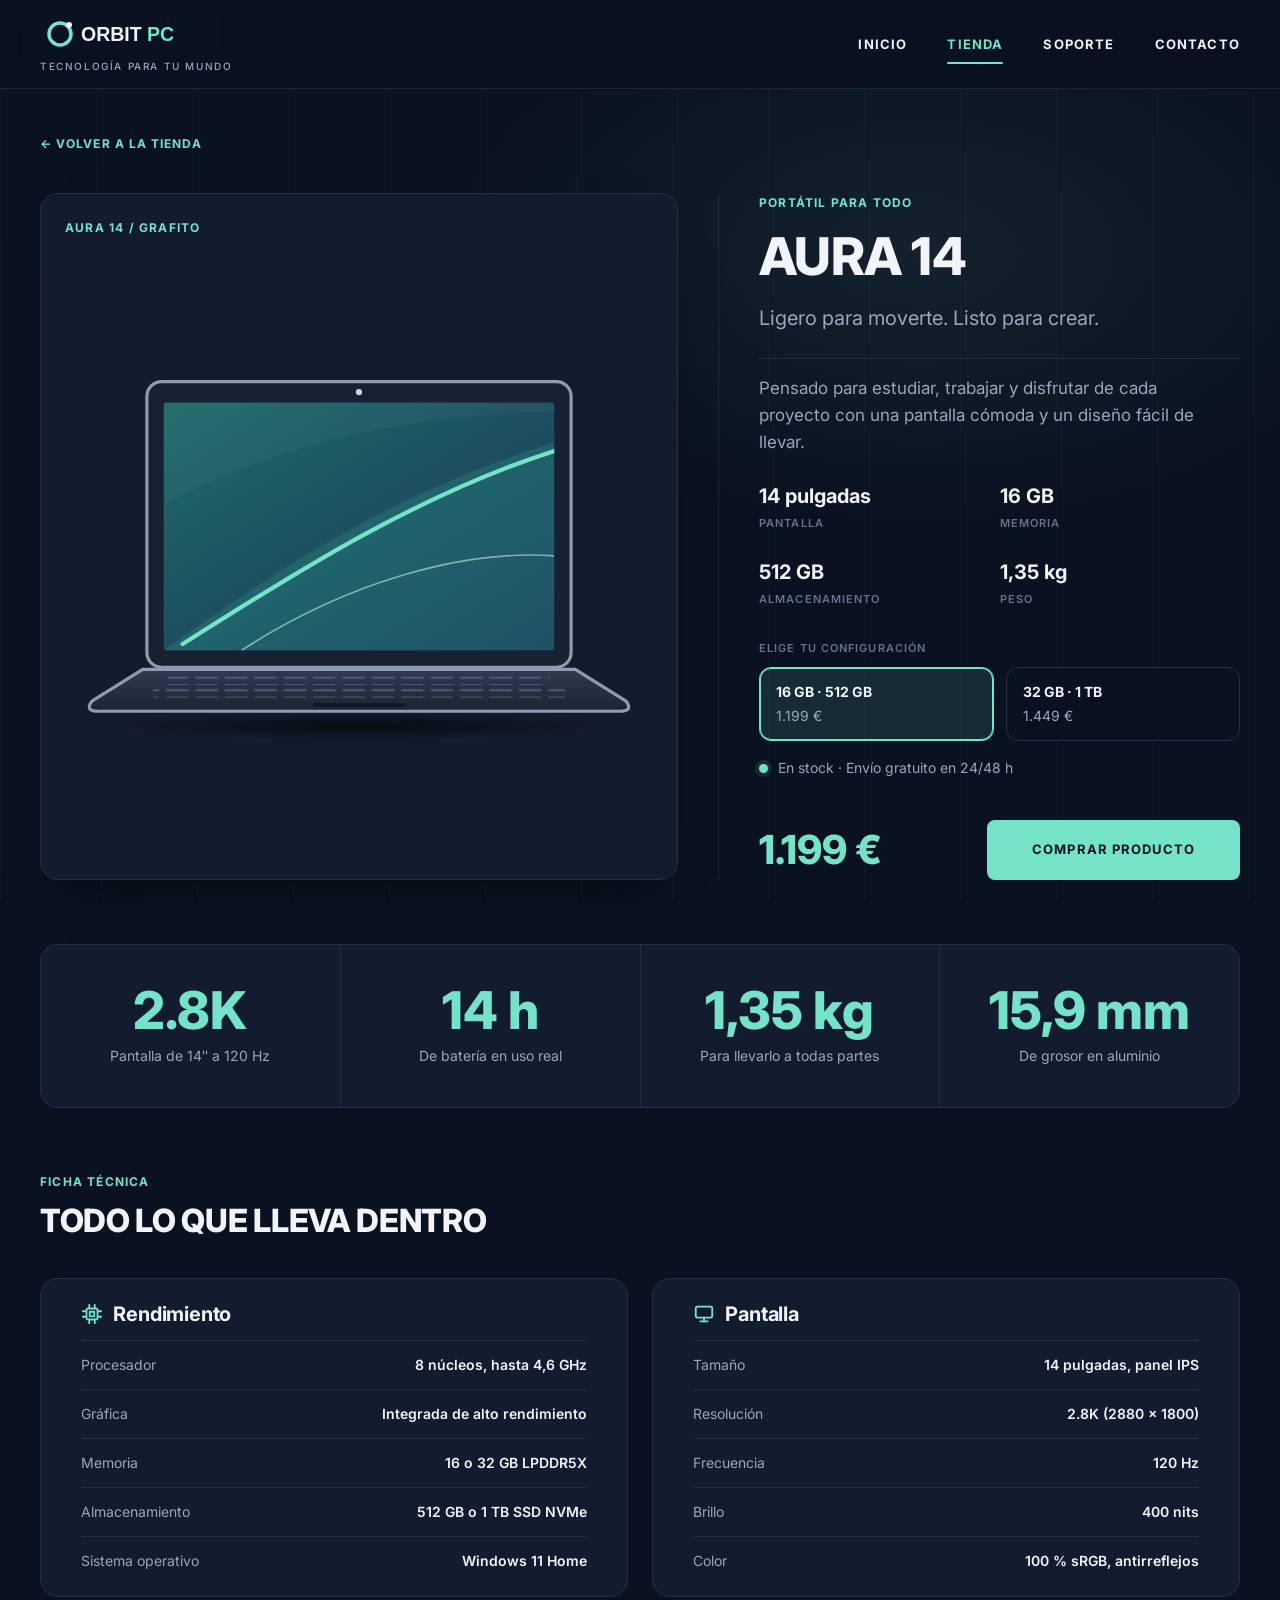
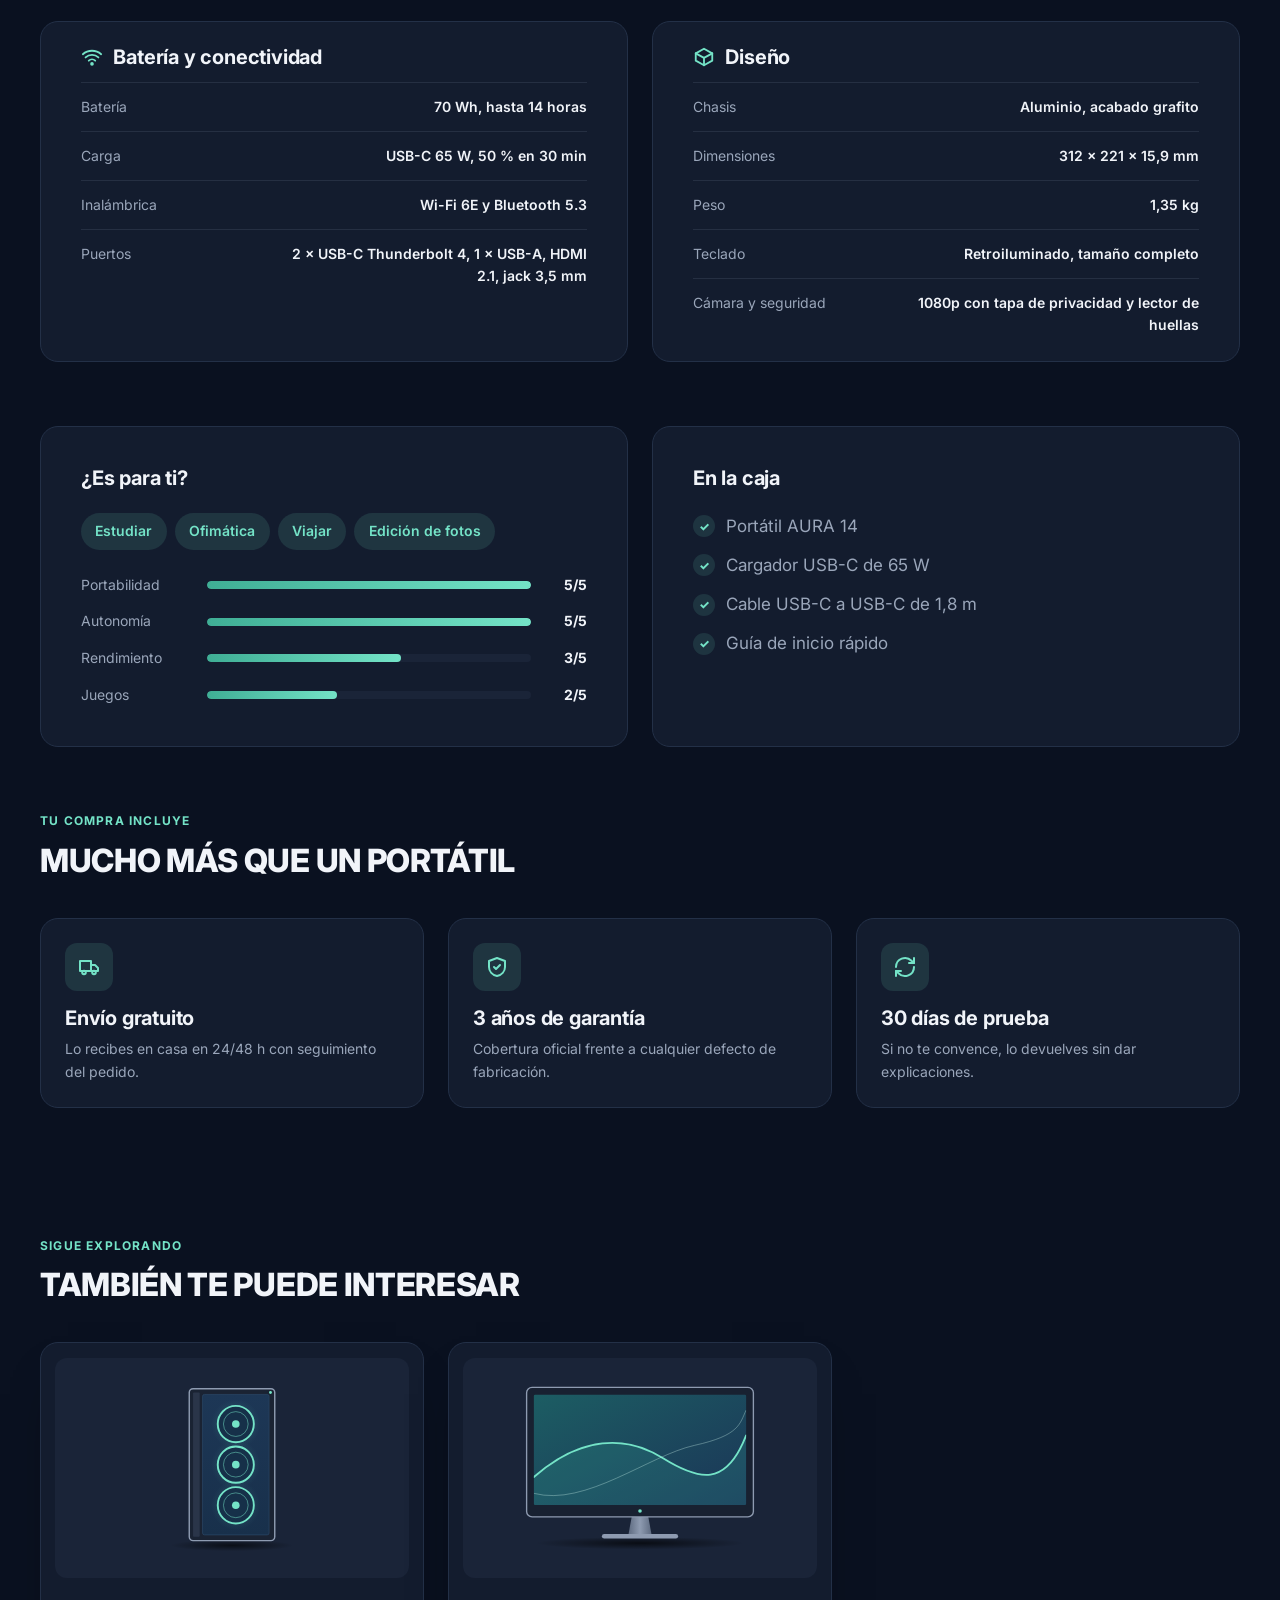
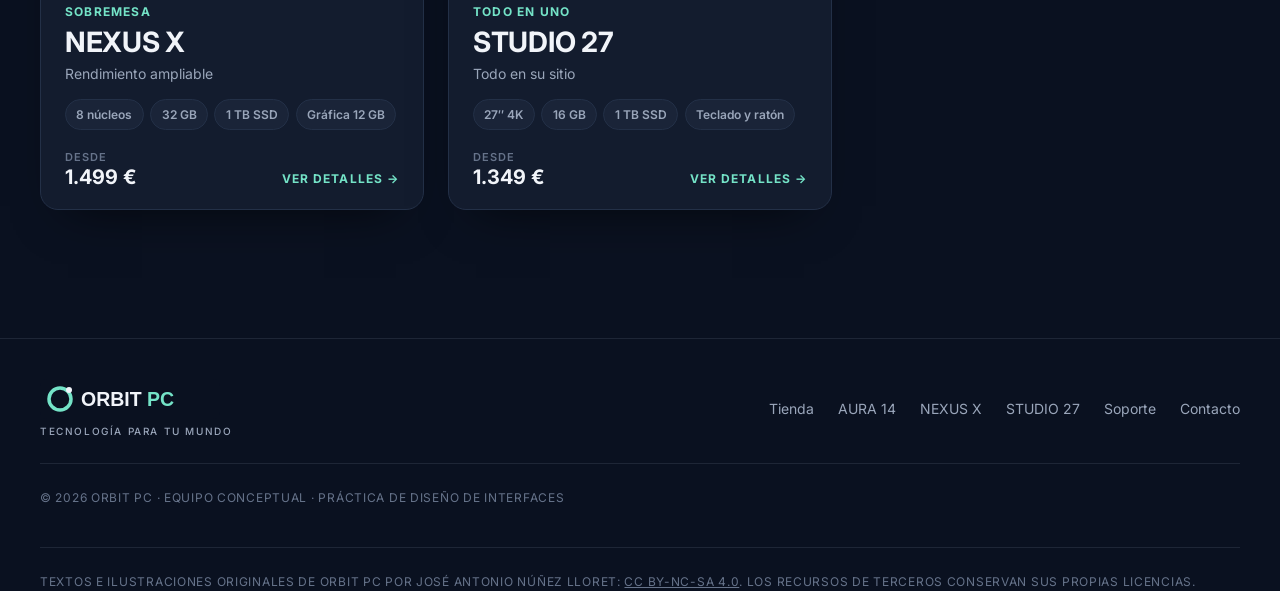
==== commit ce578374: "Práctica 6: multimedia y diseño responsive" ====
--- a/aura-14.html
+++ b/aura-14.html
@@ -20,7 +20,11 @@
         <img src="img/logo.svg" width="180" height="40" alt="ORBIT PC">
         <span class="logo__tagline">Tecnología para tu mundo</span>
       </a>
-      <nav class="main-nav" aria-label="Navegación principal">
+      <button class="nav-toggle" type="button" aria-expanded="false" aria-controls="menu-principal">
+        <span class="nav-toggle__barras" aria-hidden="true"></span>
+        <span class="sr-only">Abrir menú</span>
+      </button>
+      <nav class="main-nav" id="menu-principal" aria-label="Navegación principal">
         <ul class="main-nav__list">
           <li><a class="main-nav__link" href="index.html">Inicio</a></li>
           <li><a class="main-nav__link" href="tienda.html" aria-current="page">Tienda</a></li>
@@ -314,6 +318,7 @@
     </div>
     <div class="container"><p class="site-footer__copy">Textos e ilustraciones originales de ORBIT PC por José Antonio Núñez Lloret: <a rel="license" href="https://creativecommons.org/licenses/by-nc-sa/4.0/">CC BY-NC-SA 4.0</a>. Los recursos de terceros conservan sus propias licencias.</p></div>
   </footer>
+  <script src="js/menu.js" defer></script>
 </body>
 </html>
 
--- a/css/styles.css
+++ b/css/styles.css
@@ -369,8 +369,8 @@
 }
 
 .product-grid {
-  display: flex;
-  flex-wrap: wrap;
+  display: grid;
+  grid-template-columns: repeat(auto-fill, minmax(min(100%, 300px), 1fr));
   gap: var(--space-md);
 }
 
@@ -1514,33 +1514,8 @@
 
 @media (max-width: 680px) {
   :root {
-    --header-height: auto;
     --space-xl: 3rem;
     --space-lg: 1.75rem;
-  }
-
-  .site-header {
-    position: static;
-  }
-
-  .site-header__inner {
-    flex-direction: column;
-    align-items: flex-start;
-    gap: 0.5rem;
-    padding-block: 1rem 0.25rem;
-  }
-
-  .main-nav {
-    width: 100%;
-  }
-
-  .main-nav__list {
-    justify-content: space-between;
-    gap: var(--space-sm);
-  }
-
-  .main-nav__link {
-    font-size: 0.75rem;
   }
 
   .btn--lg {
@@ -1590,3 +1565,341 @@
     transition-duration: 0.01ms !important;
   }
 }
+
+
+/* Práctica 6: multimedia */
+[hidden] {
+  display: none !important;
+}
+
+img,
+video {
+  max-width: 100%;
+  height: auto;
+}
+
+.media-layout {
+  display: grid;
+  grid-template-columns: minmax(0, 2fr) minmax(0, 1fr);
+  gap: var(--space-md);
+}
+
+.video-card {
+  overflow: hidden;
+  border: 1px solid var(--color-border);
+  border-radius: var(--radius-lg);
+  background: var(--color-surface);
+  box-shadow: var(--shadow-card);
+}
+
+.video-card__player {
+  display: block;
+  width: 100%;
+  aspect-ratio: 16 / 9;
+  background: #000;
+}
+
+.video-card__caption {
+  padding: 0.85rem 1.1rem;
+  font-size: var(--fs-sm);
+  color: var(--color-text-muted);
+}
+
+.audio-card {
+  display: flex;
+  flex-direction: column;
+  justify-content: center;
+  gap: 0.85rem;
+  padding: var(--space-md);
+  border: 1px solid var(--color-border);
+  border-radius: var(--radius-lg);
+  background:
+    radial-gradient(ellipse 80% 70% at 0% 100%, rgba(116, 227, 199, 0.12), transparent 70%),
+    var(--color-surface);
+}
+
+.audio-card__title {
+  font-size: var(--fs-lg);
+  line-height: 1.25;
+}
+
+.audio-card__text {
+  color: var(--color-text-muted);
+}
+
+.audio-card__player {
+  width: 100%;
+  color-scheme: dark;
+}
+
+.audio-card__note {
+  font-size: var(--fs-xs);
+  color: var(--color-text-subtle);
+}
+
+/* Filtros de la tienda */
+.toolbar {
+  display: flex;
+  flex-wrap: wrap;
+  align-items: center;
+  justify-content: space-between;
+  gap: var(--space-sm) var(--space-md);
+}
+
+.toolbar__filtros {
+  display: flex;
+  flex-wrap: wrap;
+  gap: 0.5rem;
+}
+
+.filtro {
+  min-height: 44px;
+  padding: 0 1.1rem;
+  border: 1px solid var(--color-border);
+  border-radius: var(--radius-pill);
+  background: var(--color-surface);
+  font-size: 0.8125rem;
+  font-weight: 700;
+  letter-spacing: 0.06em;
+  text-transform: uppercase;
+  color: var(--color-text-muted);
+  cursor: pointer;
+  transition: background-color var(--transition), border-color var(--transition), color var(--transition);
+}
+
+.filtro:hover {
+  border-color: var(--color-accent);
+  color: var(--color-text);
+}
+
+.filtro.is-active {
+  border-color: var(--color-accent);
+  background: var(--color-accent);
+  color: var(--color-on-accent);
+}
+
+.toolbar__orden {
+  display: flex;
+  align-items: center;
+  gap: 0.75rem;
+  font-size: var(--fs-sm);
+  color: var(--color-text-muted);
+}
+
+.toolbar__select {
+  width: auto;
+  min-width: 230px;
+}
+
+.toolbar__resultado {
+  margin-block: 0.9rem var(--space-md);
+  font-size: var(--fs-sm);
+  color: var(--color-text-subtle);
+}
+
+/* Botón del menú en móvil */
+.nav-toggle {
+  display: none;
+  align-items: center;
+  justify-content: center;
+  width: 48px;
+  height: 48px;
+  border: 1px solid var(--color-border);
+  border-radius: var(--radius-sm);
+  background: var(--color-surface);
+  cursor: pointer;
+  transition: border-color var(--transition);
+}
+
+.nav-toggle:hover {
+  border-color: var(--color-accent);
+}
+
+.nav-toggle__barras,
+.nav-toggle__barras::before,
+.nav-toggle__barras::after {
+  display: block;
+  width: 20px;
+  height: 2px;
+  border-radius: 2px;
+  background: var(--color-text);
+  transition: transform var(--transition), background-color var(--transition);
+}
+
+.nav-toggle__barras {
+  position: relative;
+}
+
+.nav-toggle__barras::before,
+.nav-toggle__barras::after {
+  content: "";
+  position: absolute;
+  left: 0;
+}
+
+.nav-toggle__barras::before {
+  top: -7px;
+}
+
+.nav-toggle__barras::after {
+  top: 7px;
+}
+
+.nav-toggle[aria-expanded="true"] .nav-toggle__barras {
+  background: transparent;
+}
+
+.nav-toggle[aria-expanded="true"] .nav-toggle__barras::before {
+  transform: translateY(7px) rotate(45deg);
+}
+
+.nav-toggle[aria-expanded="true"] .nav-toggle__barras::after {
+  transform: translateY(-7px) rotate(-45deg);
+}
+
+/* Práctica 6: diseño responsive */
+
+/* Pantallas muy grandes */
+@media (min-width: 1440px) {
+  :root {
+    --container: 1320px;
+  }
+}
+
+/* Portátiles y tablets en horizontal */
+@media (max-width: 1024px) {
+  .feature-list {
+    display: grid;
+    grid-template-columns: repeat(2, minmax(0, 1fr));
+  }
+
+  .hero__inner {
+    gap: var(--space-lg);
+  }
+
+  .cta-band {
+    padding: var(--space-md);
+  }
+}
+
+/* Tablets en vertical y móviles grandes */
+@media (max-width: 900px) {
+  .media-layout {
+    grid-template-columns: 1fr;
+  }
+
+  .audio-card {
+    padding: var(--space-md) var(--space-md) 1.25rem;
+  }
+}
+
+@media (max-width: 768px) {
+  .nav-toggle {
+    display: inline-flex;
+  }
+
+  .site-header__inner {
+    flex-wrap: wrap;
+    min-height: 76px;
+  }
+
+  .main-nav {
+    display: none;
+    width: 100%;
+    padding-bottom: 0.5rem;
+  }
+
+  .main-nav.is-open {
+    display: block;
+  }
+
+  .main-nav__list {
+    flex-direction: column;
+    align-items: stretch;
+    gap: 0;
+  }
+
+  .main-nav__link {
+    padding: 0.95rem 0;
+    border-top: 1px solid var(--color-border-soft);
+  }
+
+  .main-nav__link::after {
+    display: none;
+  }
+
+  .site-footer__inner {
+    flex-direction: column;
+    align-items: flex-start;
+  }
+
+  .site-footer__links {
+    gap: var(--space-xs) var(--space-md);
+  }
+
+  .toolbar__orden {
+    width: 100%;
+  }
+
+  .toolbar__select {
+    flex: 1;
+    min-width: 0;
+  }
+
+  .cta-band {
+    flex-direction: column;
+    align-items: stretch;
+  }
+}
+
+/* Móviles pequeños */
+@media (max-width: 520px) {
+  .container {
+    width: min(100% - 2rem, var(--container));
+  }
+
+  .feature-list {
+    grid-template-columns: 1fr;
+  }
+
+  .logo__tagline {
+    display: none;
+  }
+
+  .hero__chip--side {
+    display: none;
+  }
+
+  .hero__chip--top {
+    left: 4px;
+  }
+
+  .toolbar__filtros {
+    flex-wrap: nowrap;
+    margin-inline: -1rem;
+    padding-inline: 1rem;
+    overflow-x: auto;
+    scrollbar-width: none;
+  }
+
+  .filtro {
+    flex: 0 0 auto;
+  }
+
+  .product-card__footer {
+    flex-wrap: wrap;
+    gap: 0.5rem;
+  }
+
+  .highlight {
+    flex-basis: 45%;
+    padding: var(--space-md) var(--space-sm);
+  }
+}
+
+/* En pantallas táctiles no tiene sentido levantar las tarjetas al pasar el ratón */
+@media (hover: none) {
+  .product-card:hover {
+    transform: none;
+  }
+}
